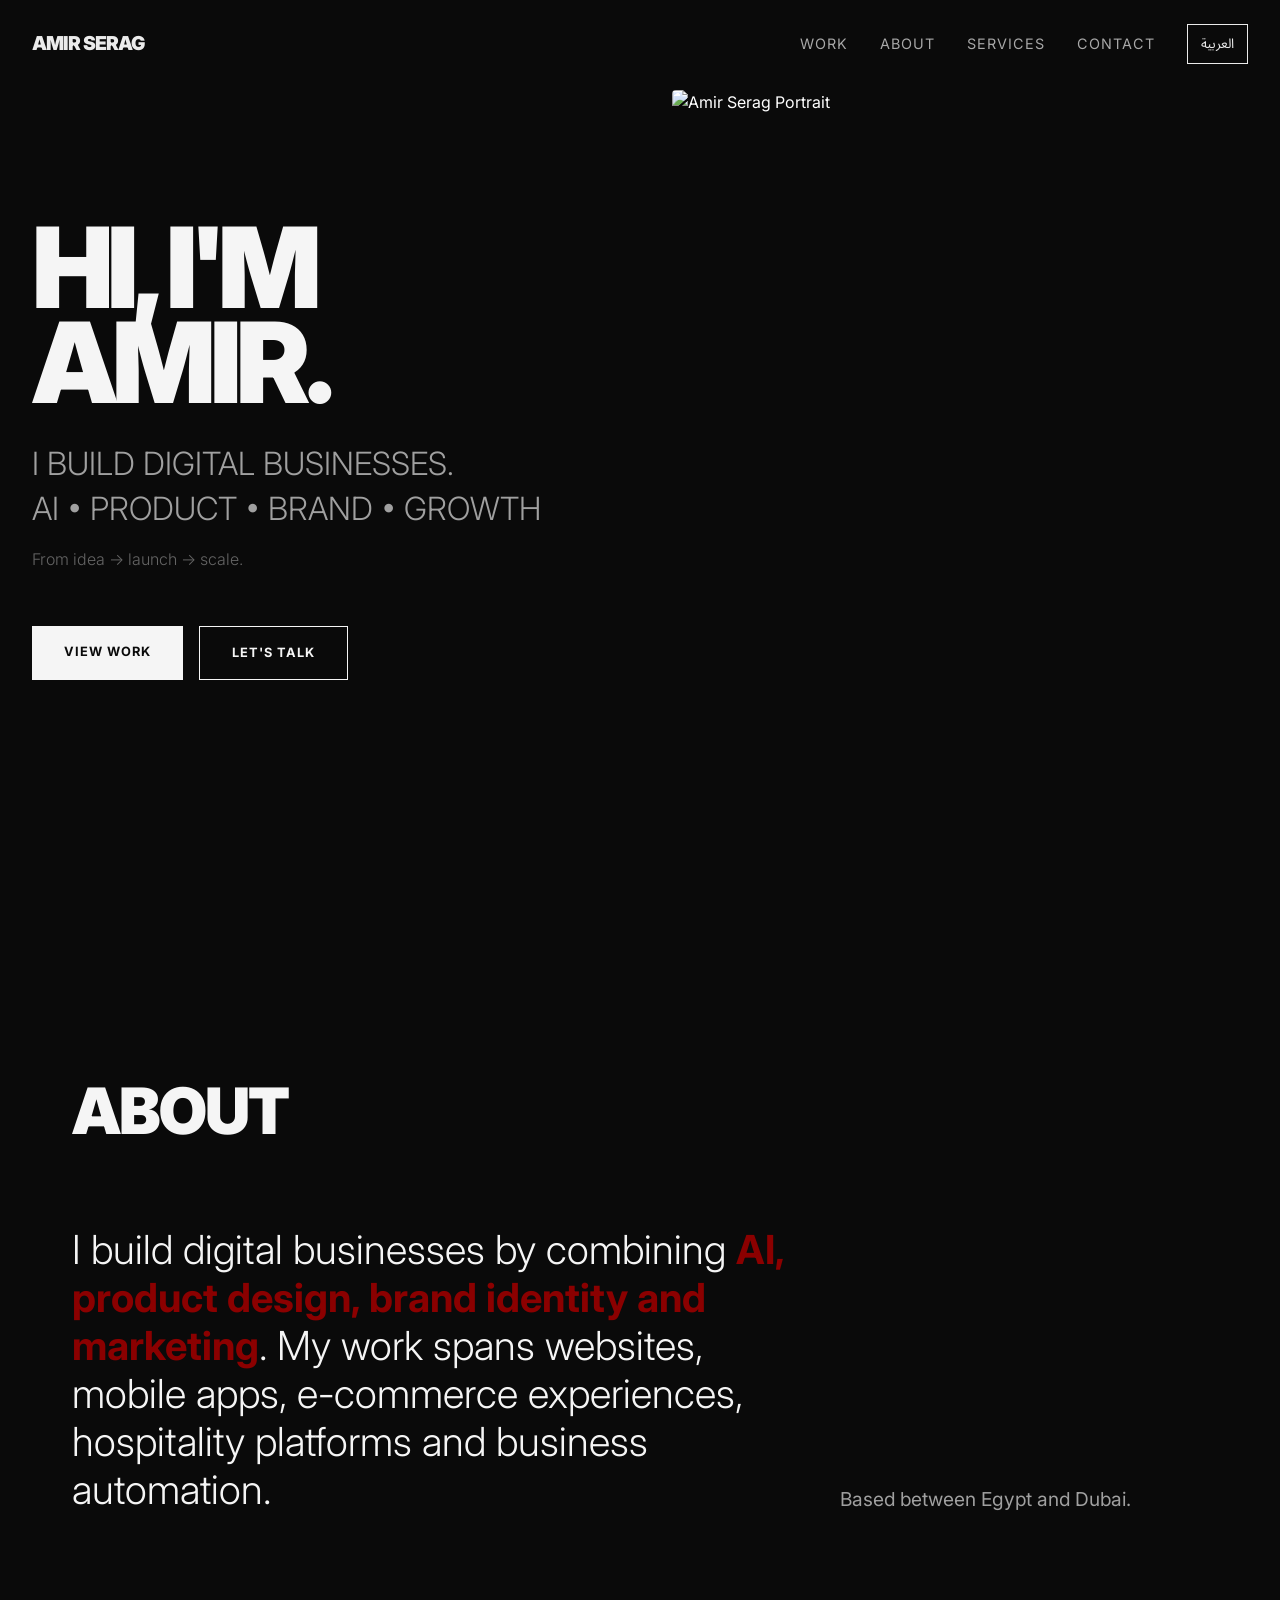
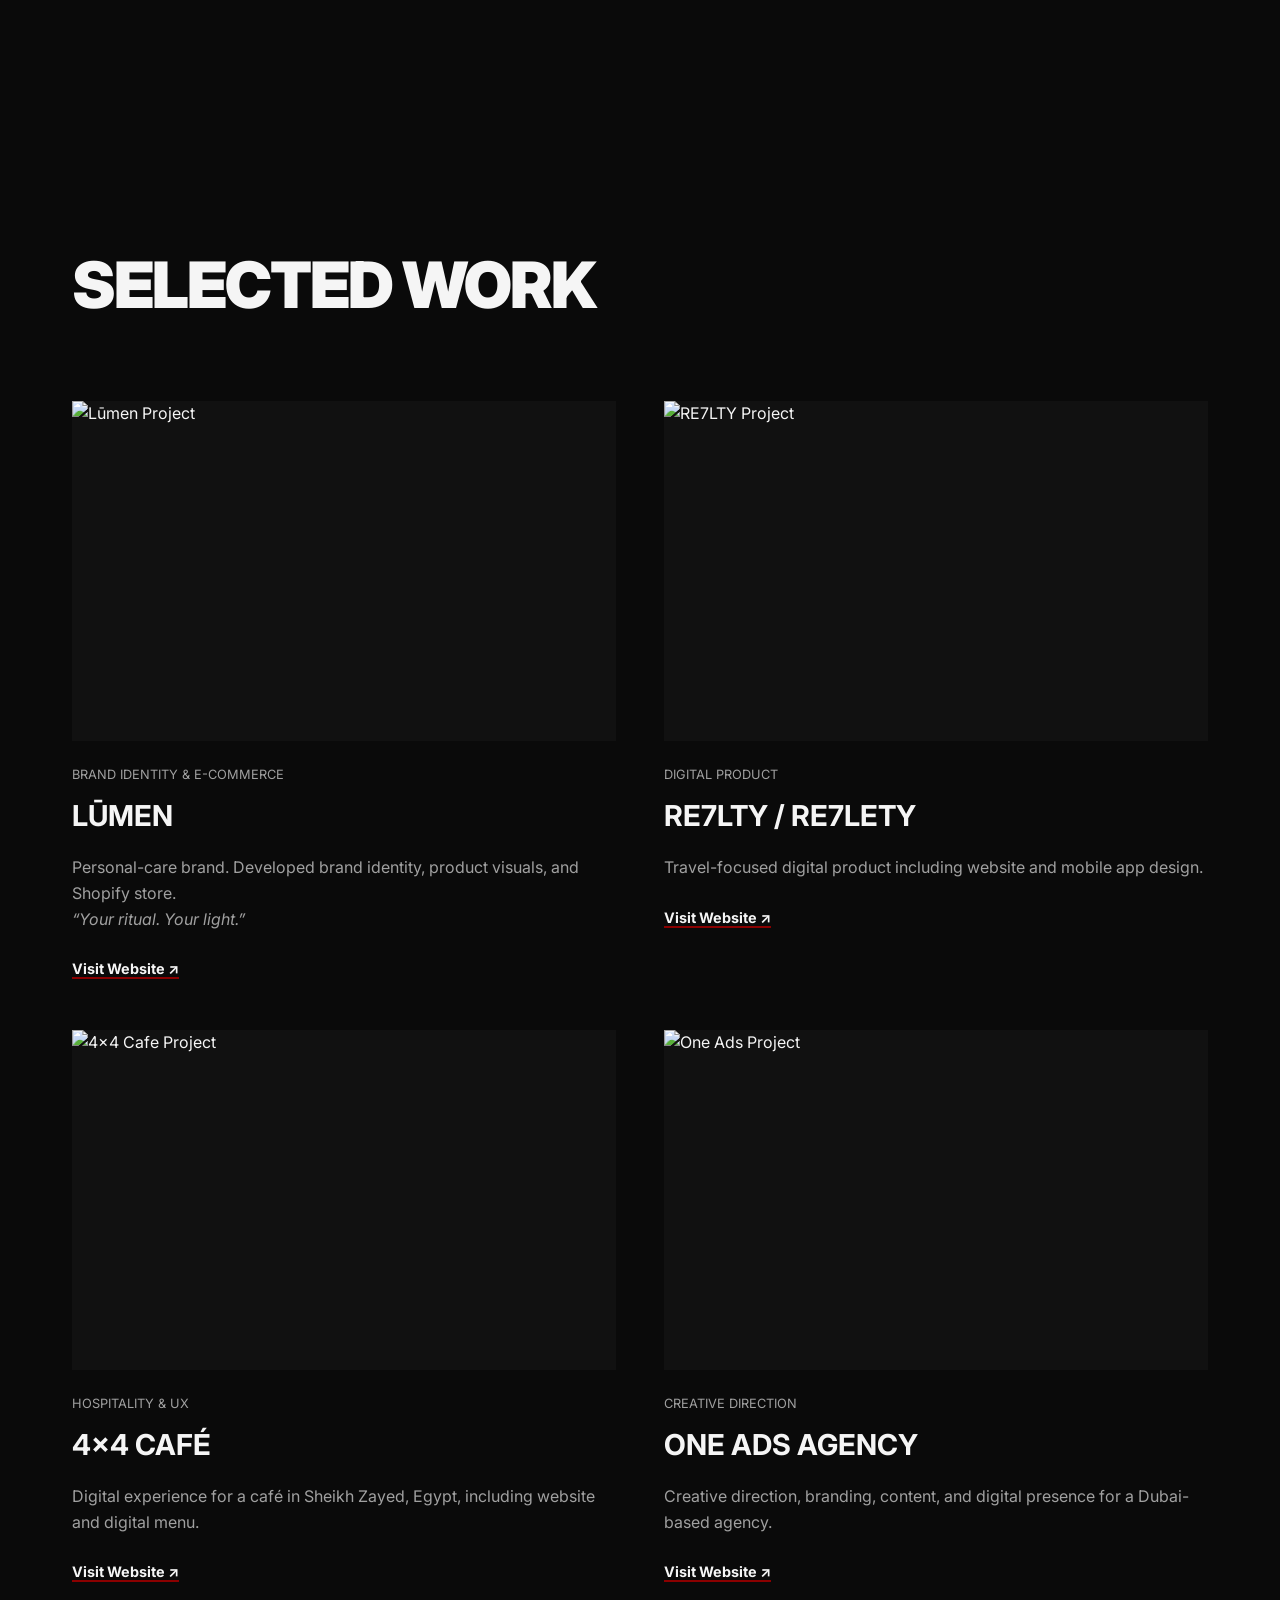
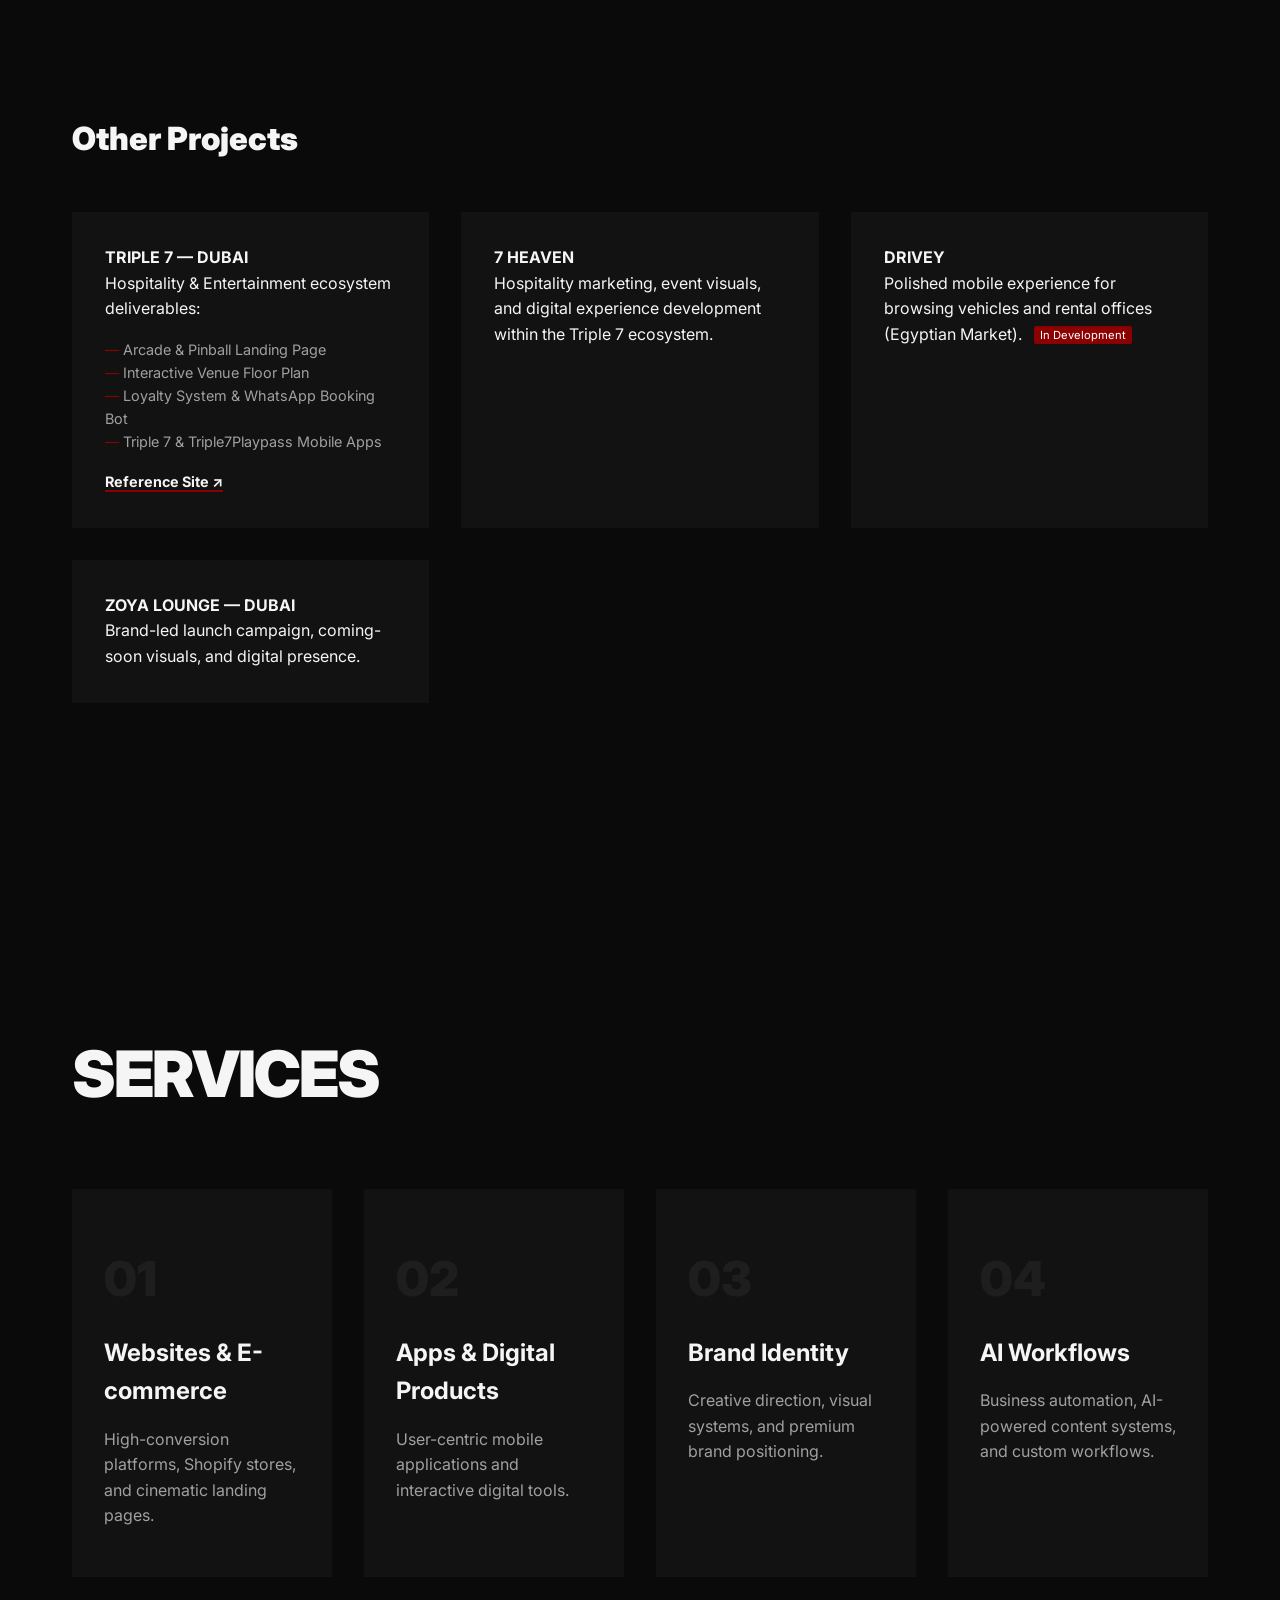
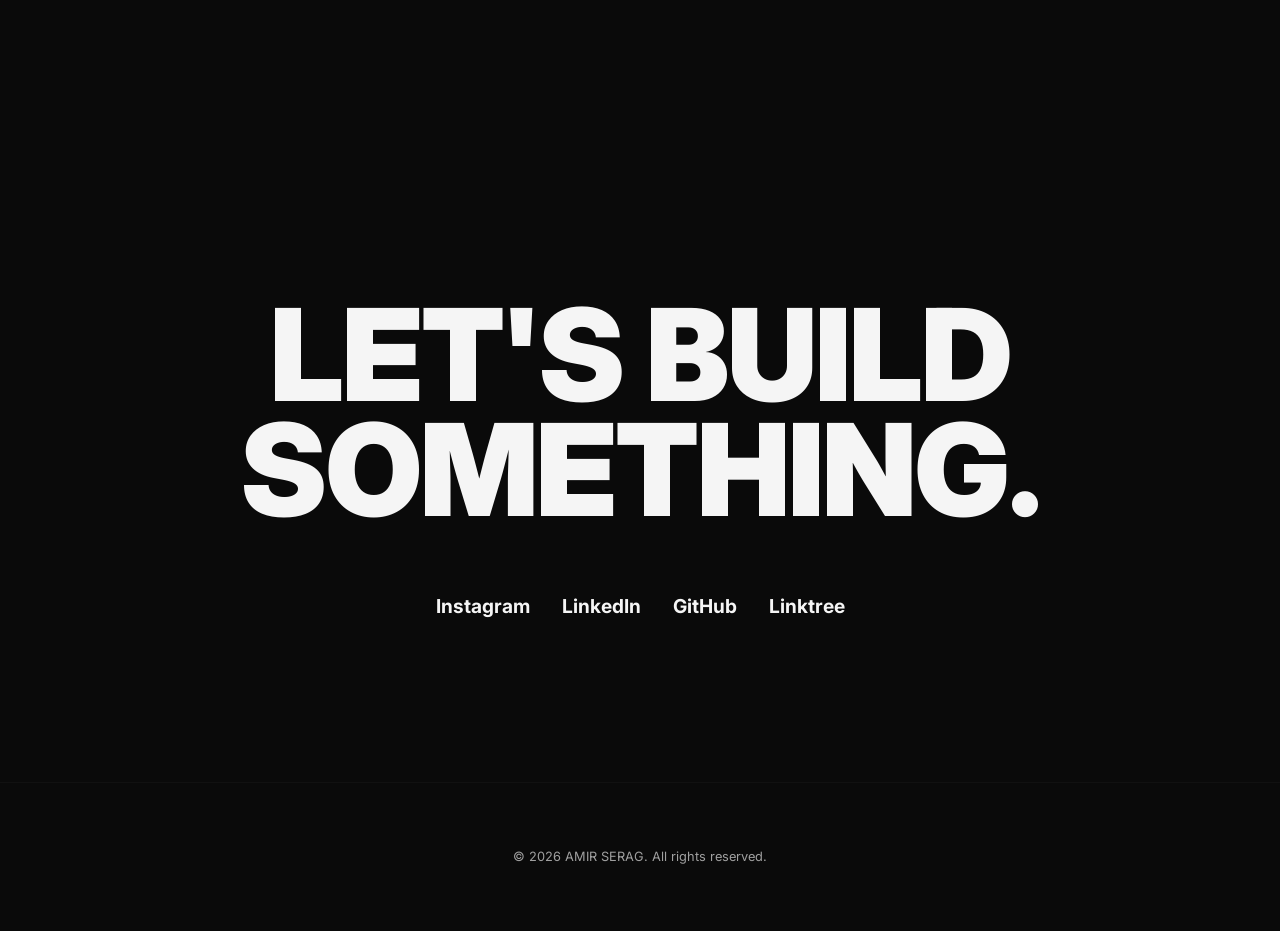
==== index.html @ 8cadb8f6 "Initial commit: Cinematic Portfolio for Amir Serag" ====
<!DOCTYPE html>
<html lang="en" dir="ltr">
<head>
    <meta charset="UTF-8">
    <meta name="viewport" content="width=device-width, initial-scale=1.0">
    <title>Amir Serag | AI-Powered Builder</title>
    <meta name="description" content="Amir Serag — AI-Powered Builder. Combining AI, product design, brand identity and marketing to build digital businesses. Based in Egypt and Dubai.">
    <link rel="stylesheet" href="src/styles/main.css">
    <script src="https://cdn.jsdelivr.net/npm/@mojs/core"></script>
    <link rel="preconnect" href="https://fonts.googleapis.com">
    <link rel="preconnect" href="https://fonts.gstatic.com" crossorigin>
    <link href="https://fonts.googleapis.com/css2?family=Inter:wght@300;400;700;900&family=Noto+Sans+Arabic:wght@300;400;700;900&display=swap" rel="stylesheet">
    <link rel="icon" href="src/assets/favicon.ico">
</head>
<body>
    <nav class="navbar">
        <div class="nav-logo">AMIR SERAG</div>
        <div class="nav-links">
            <a href="#work" class="nav-item">Work</a>
            <a href="#about" class="nav-item">About</a>
            <a href="#services" class="nav-item">Services</a>
            <a href="#contact" class="nav-item">Contact</a>
            <button id="lang-switch" class="lang-btn">العربية</button>
        </div>
    </nav>

    <main id="content">
        <!-- Hero Section -->
        <section class="hero">
            <div class="hero-container">
                <div class="hero-text">
                    <h1 class="reveal-text">
                        <span class="kinetic-wrap"><span class="kinetic-text">HI, I'M AMIR.</span></span>
                    </h1>
                    <p class="brand-statement">
                        <span class="highlight">I BUILD DIGITAL BUSINESSES.</span><br>
                        AI • PRODUCT • BRAND • GROWTH<br>
                        <span class="sub-statement">From idea &rarr; launch &rarr; scale.</span>
                    </p>
                    <div class="hero-cta">
                        <a href="#work" class="btn btn-primary">View Work</a>
                        <a href="#contact" class="btn btn-secondary">Let's Talk</a>
                    </div>
                </div>
                <div class="hero-portrait">
                    <img src="src/assets/portrait.jpg" alt="Amir Serag Portrait" class="main-portrait">
                </div>
            </div>
        </section>

        <!-- About Section -->
        <section id="about" class="about">
            <div class="container">
                <h2 class="section-title">About</h2>
                <div class="about-grid">
                    <p class="about-text">
                        I build digital businesses by combining <span class="text-accent">AI, product design, brand identity and marketing</span>. 
                        My work spans websites, mobile apps, e-commerce experiences, hospitality platforms and business automation.
                    </p>
                    <p class="about-location">Based between Egypt and Dubai.</p>
                </div>
            </div>
        </section>

        <!-- Work Section -->
        <section id="work" class="work">
            <div class="container">
                <h2 class="section-title">Selected Work</h2>
                <div class="work-grid">
                    <!-- Lūmen -->
                    <div class="work-item">
                        <div class="work-image">
                            <img src="src/assets/projects/lumen.jpg" alt="Lūmen Project" loading="lazy">
                        </div>
                        <div class="work-info">
                            <span class="work-category">Brand Identity & E-commerce</span>
                            <h3>LŪMEN</h3>
                            <p>Personal-care brand. Developed brand identity, product visuals, and Shopify store. <br><em>“Your ritual. Your light.”</em></p>
                            <a href="https://lumenegypt.dpdns.org" target="_blank" class="work-link">Visit Website ↗</a>
                        </div>
                    </div>
                    <!-- RE7LTY -->
                    <div class="work-item">
                        <div class="work-image">
                            <img src="src/assets/projects/re7lty.jpg" alt="RE7LTY Project" loading="lazy">
                        </div>
                        <div class="work-info">
                            <span class="work-category">Digital Product</span>
                            <h3>RE7LTY / RE7LETY</h3>
                            <p>Travel-focused digital product including website and mobile app design.</p>
                            <a href="https://re7lety.pages.dev" target="_blank" class="work-link">Visit Website ↗</a>
                        </div>
                    </div>
                    <!-- 4x4 Cafe -->
                    <div class="work-item">
                        <div class="work-image">
                            <img src="src/assets/projects/4x4cafe.jpg" alt="4x4 Cafe Project" loading="lazy">
                        </div>
                        <div class="work-info">
                            <span class="work-category">Hospitality & UX</span>
                            <h3>4x4 CAFÉ</h3>
                            <p>Digital experience for a café in Sheikh Zayed, Egypt, including website and digital menu.</p>
                            <a href="https://4x4-cafe.pages.dev" target="_blank" class="work-link">Visit Website ↗</a>
                        </div>
                    </div>
                    <!-- One Ads -->
                    <div class="work-item">
                        <div class="work-image">
                            <img src="src/assets/projects/oneads.jpg" alt="One Ads Project" loading="lazy">
                        </div>
                        <div class="work-info">
                            <span class="work-category">Creative Direction</span>
                            <h3>ONE ADS AGENCY</h3>
                            <p>Creative direction, branding, content, and digital presence for a Dubai-based agency.</p>
                            <a href="https://oneadsagency.com" target="_blank" class="work-link">Visit Website ↗</a>
                        </div>
                    </div>
                </div>

                <h3 class="section-subtitle">Other Projects</h3>
                <div class="other-projects-grid">
                    <!-- Triple 7 -->
                    <div class="other-item">
                        <div class="other-info">
                            <h4>TRIPLE 7 — DUBAI</h4>
                            <p>Hospitality & Entertainment ecosystem deliverables:</p>
                            <ul class="deliverables-list">
                                <li>Arcade & Pinball Landing Page</li>
                                <li>Interactive Venue Floor Plan</li>
                                <li>Loyalty System & WhatsApp Booking Bot</li>
                                <li>Triple 7 & Triple7Playpass Mobile Apps</li>
                            </ul>
                            <a href="https://se7en.ae/" target="_blank" class="work-link">Reference Site ↗</a>
                        </div>
                    </div>
                    <!-- 7 Heaven -->
                    <div class="other-item">
                        <div class="other-info">
                            <h4>7 HEAVEN</h4>
                            <p>Hospitality marketing, event visuals, and digital experience development within the Triple 7 ecosystem.</p>
                        </div>
                    </div>
                    <!-- Drivey -->
                    <div class="other-item">
                        <div class="other-info">
                            <h4>DRIVEY</h4>
                            <p>Polished mobile experience for browsing vehicles and rental offices (Egyptian Market). <span class="status-tag">In Development</span></p>
                        </div>
                    </div>
                    <!-- Zoya Lounge -->
                    <div class="other-item">
                        <div class="other-info">
                            <h4>ZOYA LOUNGE — DUBAI</h4>
                            <p>Brand-led launch campaign, coming-soon visuals, and digital presence.</p>
                        </div>
                    </div>
                </div>
            </div>
        </section>

        <!-- Services Section -->
        <section id="services" class="services">
            <div class="container">
                <h2 class="section-title">Services</h2>
                <div class="services-grid">
                    <div class="service-card">
                        <div class="service-num">01</div>
                        <h3>Websites & E-commerce</h3>
                        <p>High-conversion platforms, Shopify stores, and cinematic landing pages.</p>
                    </div>
                    <div class="service-card">
                        <div class="service-num">02</div>
                        <h3>Apps & Digital Products</h3>
                        <p>User-centric mobile applications and interactive digital tools.</p>
                    </div>
                    <div class="service-card">
                        <div class="service-num">03</div>
                        <h3>Brand Identity</h3>
                        <p>Creative direction, visual systems, and premium brand positioning.</p>
                    </div>
                    <div class="service-card">
                        <div class="service-num">04</div>
                        <h3>AI Workflows</h3>
                        <p>Business automation, AI-powered content systems, and custom workflows.</p>
                    </div>
                </div>
            </div>
        </section>

        <!-- Contact Section -->
        <section id="contact" class="contact">
            <div class="mojs-bg-container" id="contact-bg"></div>
            <div class="container">
                <h2 class="section-title contact-title">LET'S BUILD SOMETHING.</h2>
                <div class="contact-links">
                    <a href="https://www.instagram.com/amiirserag/" target="_blank" class="social-link">Instagram</a>
                    <a href="https://www.linkedin.com/in/amir-serag-b585458a" target="_blank" class="social-link">LinkedIn</a>
                    <a href="https://github.com/amiirserag" target="_blank" class="social-link">GitHub</a>
                    <a href="https://linktr.ee/amirserag" target="_blank" class="social-link">Linktree</a>
                </div>
            </div>
        </section>
    </main>

    <footer class="footer">
        <div class="container">
            <p>&copy; 2026 AMIR SERAG. All rights reserved.</p>
        </div>
    </footer>

    <script src="src/main.js"></script>
</body>
</html>
---- src/styles/main.css ----
:root {
    --bg-color: #0a0a0a;
    --bg-alt: #121212;
    --text-main: #f5f5f5;
    --text-muted: #a0a0a0;
    --accent: #8b0000; /* Deeper, more cinematic Blood Red */
    --silver: #c0c0c0;
    --charcoal: #111111;
    --easing-kinetic: cubic-bezier(0.86, 0, 0.31, 1);
    --easing-smooth: cubic-bezier(0.16, 1, 0.3, 1);
}

[dir="rtl"] {
    --text-align: right;
    --text-align-left: left;
}

* {
    margin: 0;
    padding: 0;
    box-sizing: border-box;
}

body {
    background-color: var(--bg-color);
    color: var(--text-main);
    font-family: 'Inter', 'Noto Sans Arabic', sans-serif;
    line-height: 1.6;
    overflow-x: hidden;
    -webkit-font-smoothing: antialiased;
}

html {
    scroll-behavior: smooth;
}

.container {
    max-width: 1200px;
    margin: 0 auto;
    padding: 0 2rem;
}

/* Navbar */
.navbar {
    position: fixed;
    top: 0;
    width: 100%;
    display: flex;
    justify-content: space-between;
    align-items: center;
    padding: 1.5rem 2rem;
    z-index: 1000;
    mix-blend-mode: difference;
}

.nav-logo {
    font-weight: 900;
    letter-spacing: -1px;
    font-size: 1.2rem;
}

.nav-links {
    display: flex;
    gap: 2rem;
    align-items: center;
}

.nav-item {
    color: var(--text-main);
    text-decoration: none;
    font-size: 0.9rem;
    text-transform: uppercase;
    letter-spacing: 1px;
    transition: var(--transition);
    opacity: 0.7;
}

.nav-item:hover {
    opacity: 1;
    color: var(--accent);
}

.lang-btn {
    background: transparent;
    border: 1px solid var(--text-main);
    color: var(--text-main);
    padding: 0.3rem 0.8rem;
    cursor: pointer;
    font-family: inherit;
    transition: var(--transition);
}

.lang-btn:hover {
    background: var(--text-main);
    color: var(--bg-color);
}

/* Hero Section */
.hero {
    height: 100vh;
    display: flex;
    align-items: center;
    justify-content: center;
    padding: 0 2rem;
}

.hero-container {
    display: grid;
    grid-template-columns: 1fr 1fr;
    align-items: center;
    gap: 4rem;
    max-width: 1400px;
    width: 100%;
}

.hero-text h1 {
    font-size: clamp(3.5rem, 9vw, 7rem);
    font-weight: 900;
    line-height: 0.85;
    margin-bottom: 2rem;
    letter-spacing: -6px;
    text-transform: uppercase;
    overflow: hidden;
}

.hero-text h1 .kinetic-wrap {
    display: block;
    overflow: hidden;
}

.hero-text h1 .kinetic-text {
    display: block;
    transition: transform 1.2s var(--easing-kinetic);
    transform: translateY(100%);
}

.hero-text h1.visible .kinetic-text {
    transform: translateY(0);
}

.brand-statement {
    font-size: clamp(1.3rem, 3.5vw, 2rem);
    font-weight: 300;
    margin-bottom: 3.5rem;
    color: var(--text-muted);
    line-height: 1.4;
}

.highlight {
    color: var(--text-main);
    font-weight: 700;
}

.sub-statement {
    display: block;
    margin-top: 1rem;
    font-size: 1rem;
    opacity: 0.6;
}

.hero-cta {
    display: flex;
    gap: 1rem;
}

.btn {
    padding: 1rem 2rem;
    text-decoration: none;
    font-weight: 700;
    text-transform: uppercase;
    font-size: 0.8rem;
    letter-spacing: 1px;
    transition: var(--transition);
}

.btn-primary {
    background: var(--text-main);
    color: var(--bg-color);
}

.btn-primary:hover {
    background: var(--accent);
    color: white;
}

.btn-secondary {
    border: 1px solid var(--text-main);
    color: var(--text-main);
}

.btn-secondary:hover {
    background: rgba(255,255,255,0.1);
}

.hero-portrait {
    position: relative;
    width: 100%;
    aspect-ratio: 4/5;
    overflow: hidden;
    border-radius: 4px;
}

.main-portrait {
    width: 100%;
    height: 100%;
    object-fit: cover;
    filter: grayscale(30%) contrast(1.1);
    transition: var(--transition);
}

.main-portrait:hover {
    filter: grayscale(0%);
    transform: scale(1.02);
}

/* Sections Common */
section {
    padding: 10rem 0;
}

.section-title {
    font-size: clamp(2.5rem, 6vw, 4rem);
    font-weight: 900;
    margin-bottom: 4rem;
    letter-spacing: -2px;
    text-transform: uppercase;
}

/* About */
.about-grid {
    display: grid;
    grid-template-columns: 2fr 1fr;
    gap: 2rem;
}

.about-text {
    font-size: clamp(1.5rem, 4vw, 2.5rem);
    font-weight: 300;
    line-height: 1.2;
}

.text-accent {
    color: var(--accent);
    font-weight: 700;
}

.about-location {
    font-size: 1.2rem;
    color: var(--text-muted);
    align-self: end;
}

/* Work */
.work-grid {
    display: grid;
    grid-template-columns: repeat(2, 1fr);
    gap: 3rem;
    margin-bottom: 8rem;
}

.work-item {
    cursor: pointer;
    transition: var(--transition);
    position: relative;
    overflow: hidden;
}

.work-item::after {
    content: '';
    position: absolute;
    top: 0;
    left: 0;
    width: 100%;
    height: 100%;
    background: radial-gradient(circle at center, rgba(139,0,0,0.05) 0%, transparent 70%);
    opacity: 0;
    transition: var(--transition);
    pointer-events: none;
}

.work-item:hover::after {
    opacity: 1;
}

.work-image {
    background: var(--charcoal);
    aspect-ratio: 16/10;
    overflow: hidden;
    margin-bottom: 1.5rem;
}

.work-image img {
    width: 100%;
    height: 100%;
    object-fit: cover;
    transition: var(--transition);
}

.work-item:hover .work-image img {
    transform: scale(1.05);
}

.work-category {
    font-size: 0.8rem;
    text-transform: uppercase;
    color: var(--text-muted);
    display: block;
    margin-bottom: 0.5rem;
}

.work-info h3 {
    font-size: 1.8rem;
    margin-bottom: 1rem;
}

.work-info p {
    color: var(--text-muted);
    margin-bottom: 1.5rem;
}

.work-link {
    color: var(--text-main);
    text-decoration: none;
    font-weight: 700;
    font-size: 0.9rem;
    border-bottom: 2px solid var(--accent);
}

.section-subtitle {
    font-size: 2rem;
    margin-bottom: 3rem;
    font-weight: 900;
}

.other-projects-grid {
    display: grid;
    grid-template-columns: repeat(auto-fit, minmax(300px, 1fr));
    gap: 2rem;
}

.other-item {
    background: var(--bg-alt);
    padding: 2rem;
    border: 1px solid var(--charcoal);
    transition: var(--transition);
}

.other-item:hover {
    border-color: var(--accent);
}

.deliverables-list {
    list-style: none;
    margin: 1rem 0;
    color: var(--text-muted);
    font-size: 0.9rem;
}

.deliverables-list li::before {
    content: "— ";
    color: var(--accent);
}

.status-tag {
    font-size: 0.7rem;
    background: var(--accent);
    color: white;
    padding: 2px 6px;
    border-radius: 2px;
    margin-left: 8px;
    vertical-align: middle;
}

/* Services */
.services-grid {
    display: grid;
    grid-template-columns: repeat(auto-fit, minmax(250px, 1fr));
    gap: 2rem;
}

.service-card {
    padding: 3rem 2rem;
    background: var(--bg-alt);
    border-top: 4px solid var(--charcoal);
    transition: var(--transition);
    opacity: 0;
    transform: translateY(30px);
}

.service-card.visible {
    opacity: 1;
    transform: translateY(0);
}

.service-card:hover {
    border-top-color: var(--accent);
    background: var(--charcoal);
}

.service-num {
    font-size: 3rem;
    font-weight: 900;
    color: rgba(255,255,255,0.05);
    margin-bottom: 1rem;
}

.service-card h3 {
    font-size: 1.5rem;
    margin-bottom: 1rem;
}

.service-card p {
    color: var(--text-muted);
}

/* Contact */
.contact {
    text-align: center;
}

.contact-title {
    font-size: clamp(3rem, 10vw, 8rem);
    line-height: 0.9;
    margin-bottom: 4rem;
}

.contact-links {
    display: flex;
    justify-content: center;
    gap: 2rem;
    flex-wrap: wrap;
}

.social-link {
    color: var(--text-main);
    text-decoration: none;
    font-size: 1.2rem;
    font-weight: 700;
    transition: var(--transition);
}

.social-link:hover {
    color: var(--accent);
}

.footer {
    padding: 4rem 0;
    text-align: center;
    border-top: 1px solid var(--charcoal);
    color: var(--text-muted);
    font-size: 0.8rem;
}

/* Animations */
.reveal {
    opacity: 0;
    transform: translateY(30px);
    transition: opacity 0.8s ease-out, transform 0.8s cubic-bezier(0.16, 1, 0.3, 1);
}

.reveal.visible {
    opacity: 1;
    transform: translateY(0);
}

/* RTL Adjustments */
[dir="rtl"] .hero-container {
    direction: rtl;
}

[dir="rtl"] .navbar {
    flex-direction: row-reverse;
}

[dir="rtl"] .nav-links {
    flex-direction: row-reverse;
}

@media (max-width: 992px) {
    .hero-container {
        grid-template-columns: 1fr;
        text-align: center;
    }
    .hero-text {
        order: 2;
    }
    .hero-portrait {
        order: 1;
        max-width: 500px;
        margin: 0 auto;
    }
    .hero-cta {
        justify-content: center;
    }
    .about-grid {
        grid-template-columns: 1fr;
    }
    .work-grid {
        grid-template-columns: 1fr;
    }
}

@media (prefers-reduced-motion: reduce) {
    * {
        transition: none !important;
        animation: none !important;
        scroll-behavior: auto !important;
    }
}
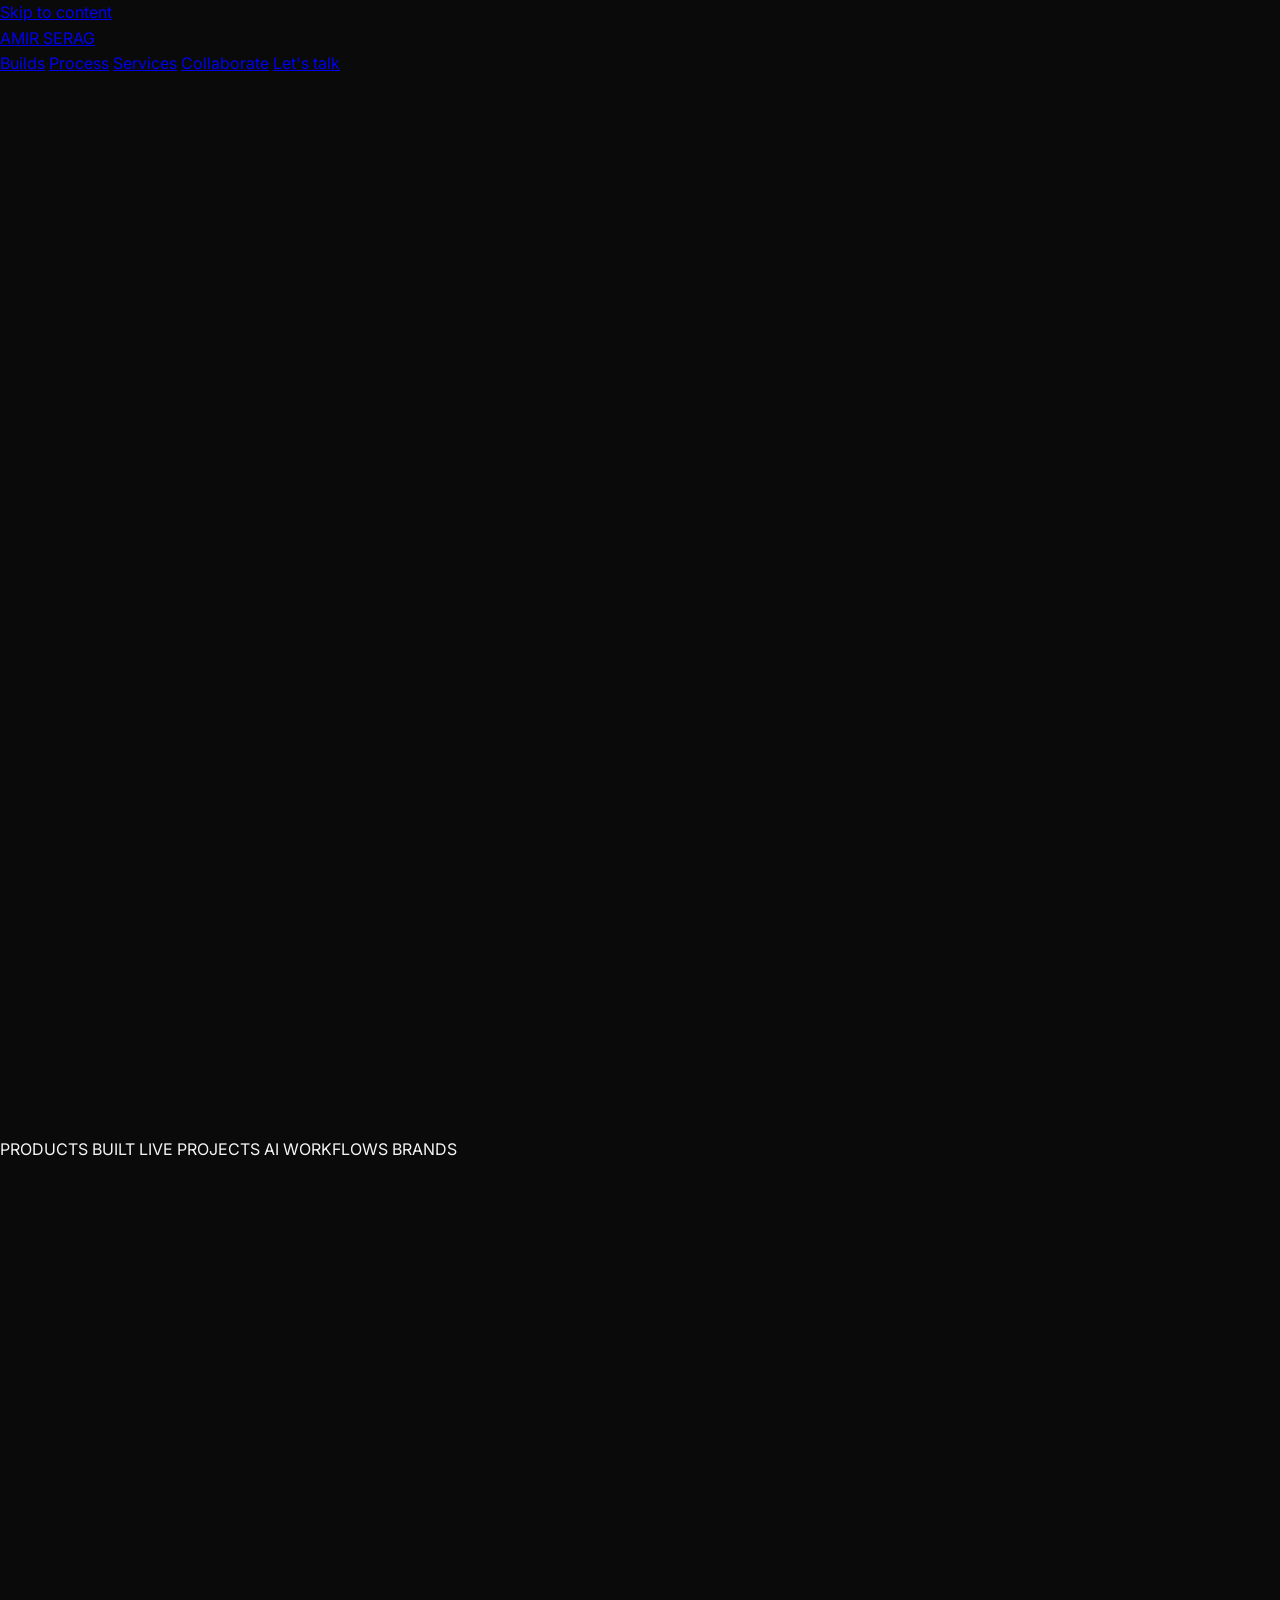
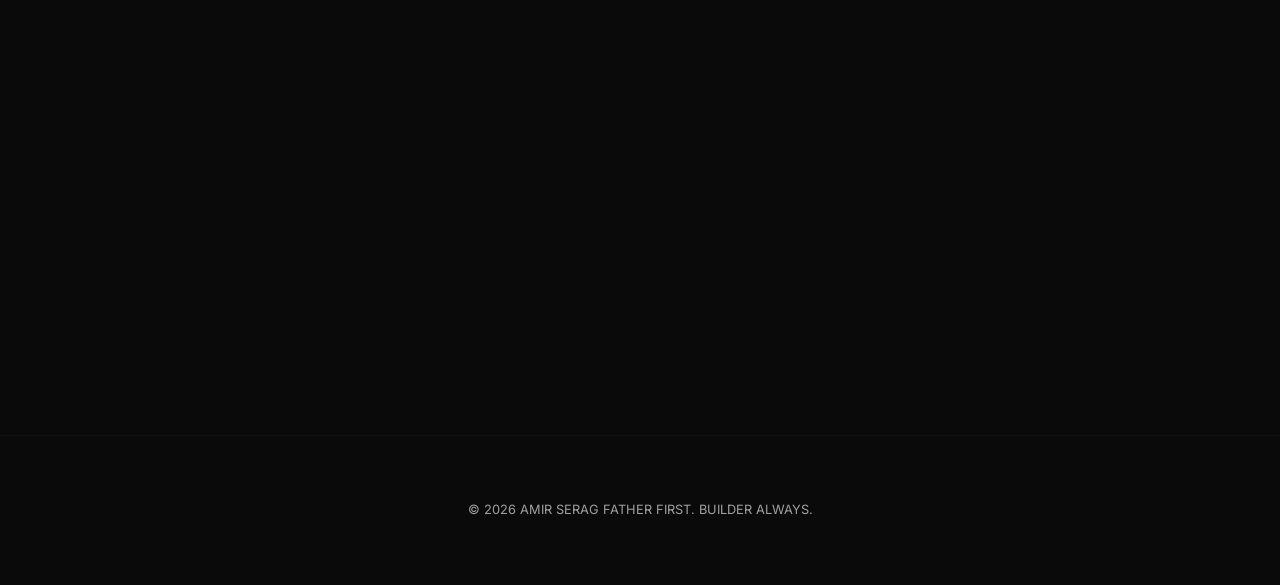
==== commit 25fe6d4e: "feat: rebuild portfolio around proof-first case studies" ====
--- a/index.html
+++ b/index.html
@@ -1,213 +1,212 @@
 <!DOCTYPE html>
 <html lang="en" dir="ltr">
 <head>
-    <meta charset="UTF-8">
-    <meta name="viewport" content="width=device-width, initial-scale=1.0">
-    <title>Amir Serag | AI-Powered Builder</title>
-    <meta name="description" content="Amir Serag — AI-Powered Builder. Combining AI, product design, brand identity and marketing to build digital businesses. Based in Egypt and Dubai.">
-    <link rel="stylesheet" href="src/styles/main.css">
-    <script src="https://cdn.jsdelivr.net/npm/@mojs/core"></script>
-    <link rel="preconnect" href="https://fonts.googleapis.com">
-    <link rel="preconnect" href="https://fonts.gstatic.com" crossorigin>
-    <link href="https://fonts.googleapis.com/css2?family=Inter:wght@300;400;700;900&family=Noto+Sans+Arabic:wght@300;400;700;900&display=swap" rel="stylesheet">
-    <link rel="icon" href="src/assets/favicon.ico">
+  <meta charset="UTF-8">
+  <meta name="viewport" content="width=device-width, initial-scale=1.0">
+  <title>Amir Serag — AI-Powered Builder</title>
+  <meta name="description" content="Amir Serag — AI-Powered Builder. Products, brands, AI workflows and digital experiences built between Dubai and Egypt.">
+  <meta name="theme-color" content="#080808">
+  <link rel="preconnect" href="https://fonts.googleapis.com">
+  <link rel="preconnect" href="https://fonts.gstatic.com" crossorigin>
+  <link href="https://fonts.googleapis.com/css2?family=Inter:wght@400;500;600;700;800;900&family=JetBrains+Mono:wght@400;500;600&display=swap" rel="stylesheet">
+  <link rel="stylesheet" href="src/styles/main.css">
+  <link rel="icon" href="src/assets/favicon.ico">
 </head>
 <body>
-    <nav class="navbar">
-        <div class="nav-logo">AMIR SERAG</div>
-        <div class="nav-links">
-            <a href="#work" class="nav-item">Work</a>
-            <a href="#about" class="nav-item">About</a>
-            <a href="#services" class="nav-item">Services</a>
-            <a href="#contact" class="nav-item">Contact</a>
-            <button id="lang-switch" class="lang-btn">العربية</button>
-        </div>
+  <a class="skip-link" href="#main">Skip to content</a>
+
+  <header class="site-header">
+    <a class="brand-mark" href="#top" aria-label="Amir Serag home">
+      <span class="brand-dot"></span>
+      <span>AMIR SERAG</span>
+    </a>
+    <nav class="nav" aria-label="Primary navigation">
+      <a href="#builds">Builds</a>
+      <a href="#process">Process</a>
+      <a href="#services">Services</a>
+      <a href="#collaboration">Collaborate</a>
+      <a class="nav-cta" href="#contact">Let's talk</a>
     </nav>
-
-    <main id="content">
-        <!-- Hero Section -->
-        <section class="hero">
-            <div class="hero-container">
-                <div class="hero-text">
-                    <h1 class="reveal-text">
-                        <span class="kinetic-wrap"><span class="kinetic-text">HI, I'M AMIR.</span></span>
-                    </h1>
-                    <p class="brand-statement">
-                        <span class="highlight">I BUILD DIGITAL BUSINESSES.</span><br>
-                        AI • PRODUCT • BRAND • GROWTH<br>
-                        <span class="sub-statement">From idea &rarr; launch &rarr; scale.</span>
-                    </p>
-                    <div class="hero-cta">
-                        <a href="#work" class="btn btn-primary">View Work</a>
-                        <a href="#contact" class="btn btn-secondary">Let's Talk</a>
-                    </div>
-                </div>
-                <div class="hero-portrait">
-                    <img src="src/assets/portrait.jpg" alt="Amir Serag Portrait" class="main-portrait">
-                </div>
-            </div>
-        </section>
-
-        <!-- About Section -->
-        <section id="about" class="about">
-            <div class="container">
-                <h2 class="section-title">About</h2>
-                <div class="about-grid">
-                    <p class="about-text">
-                        I build digital businesses by combining <span class="text-accent">AI, product design, brand identity and marketing</span>. 
-                        My work spans websites, mobile apps, e-commerce experiences, hospitality platforms and business automation.
-                    </p>
-                    <p class="about-location">Based between Egypt and Dubai.</p>
-                </div>
-            </div>
-        </section>
-
-        <!-- Work Section -->
-        <section id="work" class="work">
-            <div class="container">
-                <h2 class="section-title">Selected Work</h2>
-                <div class="work-grid">
-                    <!-- Lūmen -->
-                    <div class="work-item">
-                        <div class="work-image">
-                            <img src="src/assets/projects/lumen.jpg" alt="Lūmen Project" loading="lazy">
-                        </div>
-                        <div class="work-info">
-                            <span class="work-category">Brand Identity & E-commerce</span>
-                            <h3>LŪMEN</h3>
-                            <p>Personal-care brand. Developed brand identity, product visuals, and Shopify store. <br><em>“Your ritual. Your light.”</em></p>
-                            <a href="https://lumenegypt.dpdns.org" target="_blank" class="work-link">Visit Website ↗</a>
-                        </div>
-                    </div>
-                    <!-- RE7LTY -->
-                    <div class="work-item">
-                        <div class="work-image">
-                            <img src="src/assets/projects/re7lty.jpg" alt="RE7LTY Project" loading="lazy">
-                        </div>
-                        <div class="work-info">
-                            <span class="work-category">Digital Product</span>
-                            <h3>RE7LTY / RE7LETY</h3>
-                            <p>Travel-focused digital product including website and mobile app design.</p>
-                            <a href="https://re7lety.pages.dev" target="_blank" class="work-link">Visit Website ↗</a>
-                        </div>
-                    </div>
-                    <!-- 4x4 Cafe -->
-                    <div class="work-item">
-                        <div class="work-image">
-                            <img src="src/assets/projects/4x4cafe.jpg" alt="4x4 Cafe Project" loading="lazy">
-                        </div>
-                        <div class="work-info">
-                            <span class="work-category">Hospitality & UX</span>
-                            <h3>4x4 CAFÉ</h3>
-                            <p>Digital experience for a café in Sheikh Zayed, Egypt, including website and digital menu.</p>
-                            <a href="https://4x4-cafe.pages.dev" target="_blank" class="work-link">Visit Website ↗</a>
-                        </div>
-                    </div>
-                    <!-- One Ads -->
-                    <div class="work-item">
-                        <div class="work-image">
-                            <img src="src/assets/projects/oneads.jpg" alt="One Ads Project" loading="lazy">
-                        </div>
-                        <div class="work-info">
-                            <span class="work-category">Creative Direction</span>
-                            <h3>ONE ADS AGENCY</h3>
-                            <p>Creative direction, branding, content, and digital presence for a Dubai-based agency.</p>
-                            <a href="https://oneadsagency.com" target="_blank" class="work-link">Visit Website ↗</a>
-                        </div>
-                    </div>
-                </div>
-
-                <h3 class="section-subtitle">Other Projects</h3>
-                <div class="other-projects-grid">
-                    <!-- Triple 7 -->
-                    <div class="other-item">
-                        <div class="other-info">
-                            <h4>TRIPLE 7 — DUBAI</h4>
-                            <p>Hospitality & Entertainment ecosystem deliverables:</p>
-                            <ul class="deliverables-list">
-                                <li>Arcade & Pinball Landing Page</li>
-                                <li>Interactive Venue Floor Plan</li>
-                                <li>Loyalty System & WhatsApp Booking Bot</li>
-                                <li>Triple 7 & Triple7Playpass Mobile Apps</li>
-                            </ul>
-                            <a href="https://se7en.ae/" target="_blank" class="work-link">Reference Site ↗</a>
-                        </div>
-                    </div>
-                    <!-- 7 Heaven -->
-                    <div class="other-item">
-                        <div class="other-info">
-                            <h4>7 HEAVEN</h4>
-                            <p>Hospitality marketing, event visuals, and digital experience development within the Triple 7 ecosystem.</p>
-                        </div>
-                    </div>
-                    <!-- Drivey -->
-                    <div class="other-item">
-                        <div class="other-info">
-                            <h4>DRIVEY</h4>
-                            <p>Polished mobile experience for browsing vehicles and rental offices (Egyptian Market). <span class="status-tag">In Development</span></p>
-                        </div>
-                    </div>
-                    <!-- Zoya Lounge -->
-                    <div class="other-item">
-                        <div class="other-info">
-                            <h4>ZOYA LOUNGE — DUBAI</h4>
-                            <p>Brand-led launch campaign, coming-soon visuals, and digital presence.</p>
-                        </div>
-                    </div>
-                </div>
-            </div>
-        </section>
-
-        <!-- Services Section -->
-        <section id="services" class="services">
-            <div class="container">
-                <h2 class="section-title">Services</h2>
-                <div class="services-grid">
-                    <div class="service-card">
-                        <div class="service-num">01</div>
-                        <h3>Websites & E-commerce</h3>
-                        <p>High-conversion platforms, Shopify stores, and cinematic landing pages.</p>
-                    </div>
-                    <div class="service-card">
-                        <div class="service-num">02</div>
-                        <h3>Apps & Digital Products</h3>
-                        <p>User-centric mobile applications and interactive digital tools.</p>
-                    </div>
-                    <div class="service-card">
-                        <div class="service-num">03</div>
-                        <h3>Brand Identity</h3>
-                        <p>Creative direction, visual systems, and premium brand positioning.</p>
-                    </div>
-                    <div class="service-card">
-                        <div class="service-num">04</div>
-                        <h3>AI Workflows</h3>
-                        <p>Business automation, AI-powered content systems, and custom workflows.</p>
-                    </div>
-                </div>
-            </div>
-        </section>
-
-        <!-- Contact Section -->
-        <section id="contact" class="contact">
-            <div class="mojs-bg-container" id="contact-bg"></div>
-            <div class="container">
-                <h2 class="section-title contact-title">LET'S BUILD SOMETHING.</h2>
-                <div class="contact-links">
-                    <a href="https://www.instagram.com/amiirserag/" target="_blank" class="social-link">Instagram</a>
-                    <a href="https://www.linkedin.com/in/amir-serag-b585458a" target="_blank" class="social-link">LinkedIn</a>
-                    <a href="https://github.com/amiirserag" target="_blank" class="social-link">GitHub</a>
-                    <a href="https://linktr.ee/amirserag" target="_blank" class="social-link">Linktree</a>
-                </div>
-            </div>
-        </section>
-    </main>
-
-    <footer class="footer">
-        <div class="container">
-            <p>&copy; 2026 AMIR SERAG. All rights reserved.</p>
-        </div>
-    </footer>
-
-    <script src="src/main.js"></script>
+  </header>
+
+  <main id="main">
+    <section class="hero" id="top">
+      <div class="hero-copy reveal">
+        <p class="eyebrow">Dubai · Egypt / AI · Product · Brand · Growth</p>
+        <h1>AI-POWERED<br><span>BUILDER.</span></h1>
+        <p class="hero-lede">I build digital businesses — from idea, to launch, to something people can actually use.</p>
+        <div class="hero-actions">
+          <a class="button button-primary" href="#builds">View what I built</a>
+          <a class="button button-ghost" href="#collaboration">Collaborate</a>
+        </div>
+      </div>
+      <figure class="hero-portrait reveal">
+        <img src="src/assets/portrait.jpg" alt="Amir Serag" width="960" height="1200">
+        <figcaption>AMIR SERAG / BUILDER</figcaption>
+      </figure>
+    </section>
+
+    <section class="proof-strip" aria-label="Portfolio proof areas">
+      <span>PRODUCTS BUILT</span>
+      <span>LIVE PROJECTS</span>
+      <span>AI WORKFLOWS</span>
+      <span>BRANDS</span>
+    </section>
+
+    <section class="manifesto section-shell reveal">
+      <p class="section-kicker">The point</p>
+      <div class="manifesto-grid">
+        <h2>BUILT,<br>NOT JUST<br><span>DESIGNED.</span></h2>
+        <p>This portfolio is organized around proof. Every featured build shows the problem, what I built, the working stack or system, and the real project status — no invented metrics, no fake client outcomes.</p>
+      </div>
+    </section>
+
+    <section class="builds section-shell" id="builds">
+      <div class="section-heading reveal">
+        <div>
+          <p class="section-kicker">Selected builds</p>
+          <h2>Work you can open.</h2>
+        </div>
+        <p class="section-intro">Three projects first. Bigger visuals, less noise, clearer proof.</p>
+      </div>
+
+      <article class="build-card reveal">
+        <div class="build-media">
+          <img src="https://amirserag.pages.dev/assets/tiles/triple7-photo-01.jpg" alt="Triple 7 Dubai project" loading="lazy">
+          <span class="status-pill">ACTIVE PROJECT</span>
+        </div>
+        <div class="build-body">
+          <div class="build-index">01</div>
+          <div class="build-copy">
+            <p class="build-type">Hospitality · Product</p>
+            <h3>TRIPLE 7 — INTERACTIVE VENUE SYSTEM</h3>
+            <div class="proof-lines">
+              <p><strong>Problem.</strong> Guests need a faster way to understand venue zones, tables and the booking journey before arrival.</p>
+              <p><strong>Built.</strong> An interactive venue experience that turns the floor plan into a usable discovery layer for tables, zones and bookings.</p>
+            </div>
+            <div class="stack-row" aria-label="Triple 7 stack">
+              <span>Interactive Map</span><span>Booking Logic</span><span>Mobile UX</span><span>Hospitality Ops</span>
+            </div>
+            <div class="build-actions">
+              <a class="text-link" href="https://777triple.com" target="_blank" rel="noreferrer">LIVE PROJECT ↗</a>
+              <a class="text-link" href="case-triple7.html">CASE STUDY →</a>
+            </div>
+          </div>
+        </div>
+      </article>
+
+      <article class="build-card reveal">
+        <div class="build-media">
+          <img src="src/assets/projects/lumen.jpg" alt="Lūmen personal care project" loading="lazy">
+          <span class="status-pill">LIVE WEBSITE</span>
+        </div>
+        <div class="build-body">
+          <div class="build-index">02</div>
+          <div class="build-copy">
+            <p class="build-type">Brand · E-commerce</p>
+            <h3>LŪMEN — BRAND & DIGITAL COMMERCE</h3>
+            <div class="proof-lines">
+              <p><strong>Problem.</strong> A new personal-care brand needed one coherent system across identity, product presentation and online shopping.</p>
+              <p><strong>Built.</strong> Brand direction, product visuals, Shopify direction and a dedicated Cloudflare brand site.</p>
+            </div>
+            <div class="stack-row" aria-label="Lūmen stack">
+              <span>Brand System</span><span>Product Visuals</span><span>Shopify</span><span>Cloudflare</span>
+            </div>
+            <div class="build-actions">
+              <a class="text-link" href="https://lumenegypt.dpdns.org" target="_blank" rel="noreferrer">LIVE PROJECT ↗</a>
+              <a class="text-link" href="case-lumen.html">CASE STUDY →</a>
+            </div>
+          </div>
+        </div>
+      </article>
+
+      <article class="build-card reveal">
+        <div class="build-media">
+          <img src="src/assets/projects/re7lty.jpg" alt="Re7lty mobile product project" loading="lazy">
+          <span class="status-pill">IN DEVELOPMENT</span>
+        </div>
+        <div class="build-body">
+          <div class="build-index">03</div>
+          <div class="build-copy">
+            <p class="build-type">Mobility · Product</p>
+            <h3>RE7LTY — CAR RENTAL & TRAVEL PRODUCT</h3>
+            <div class="proof-lines">
+              <p><strong>Problem.</strong> Vehicle rental, trip discovery and local activity planning often live across disconnected touchpoints.</p>
+              <p><strong>Built.</strong> A mobile-first product concept connecting vehicles, travel discovery, profile systems and booking flows.</p>
+            </div>
+            <div class="stack-row" aria-label="Re7lty stack">
+              <span>Mobile Product</span><span>UX Flows</span><span>Rental</span><span>Travel Discovery</span>
+            </div>
+            <div class="build-actions">
+              <a class="text-link" href="https://re7lety.pages.dev" target="_blank" rel="noreferrer">VIEW PROJECT ↗</a>
+              <a class="text-link" href="case-re7lty.html">CASE STUDY →</a>
+            </div>
+          </div>
+        </div>
+      </article>
+    </section>
+
+    <section class="process section-shell" id="process">
+      <div class="section-heading reveal">
+        <div>
+          <p class="section-kicker">How I build</p>
+          <h2>From unclear idea to working system.</h2>
+        </div>
+      </div>
+      <div class="process-grid">
+        <article class="process-card reveal"><span>01</span><h3>Find the real problem.</h3><p>Start with the user, the business constraint and what is actually slowing the experience down.</p></article>
+        <article class="process-card reveal"><span>02</span><h3>Define the smallest useful system.</h3><p>Flows, content, product logic and brand direction before adding surface-level complexity.</p></article>
+        <article class="process-card reveal"><span>03</span><h3>Build the working version.</h3><p>Web, mobile, automation, brand assets or a connected combination of them.</p></article>
+        <article class="process-card reveal"><span>04</span><h3>Ship, test, improve.</h3><p>Put it in front of real use. Keep what works. Fix what does not.</p></article>
+      </div>
+    </section>
+
+    <section class="services section-shell" id="services">
+      <div class="section-heading reveal">
+        <div>
+          <p class="section-kicker">What I build</p>
+          <h2>Useful systems, not service-menu theatre.</h2>
+        </div>
+      </div>
+      <div class="service-list">
+        <article class="service-row reveal"><span>01</span><h3>AI Systems & Automation</h3><p>Workflows, agents, content systems and operational automation.</p></article>
+        <article class="service-row reveal"><span>02</span><h3>Digital Products</h3><p>Websites, apps, interactive tools and product concepts built for real use.</p></article>
+        <article class="service-row reveal"><span>03</span><h3>Brand & Launch</h3><p>Identity systems, digital presence, product presentation and launch direction.</p></article>
+        <article class="service-row reveal"><span>04</span><h3>Hospitality Growth</h3><p>Guest journeys, bookings, loyalty, venue communication and digital experience.</p></article>
+      </div>
+    </section>
+
+    <section class="collaboration section-shell reveal" id="collaboration">
+      <p class="section-kicker">Open to collaborate</p>
+      <div class="collaboration-grid">
+        <h2>STRONG IDEA?<br><span>LET'S BUILD IT.</span></h2>
+        <div>
+          <p>Open to selective collaborations with developers, designers and builders. If the idea is strong, I'm happy to build before there's a budget.</p>
+          <p class="muted">Clear scope. Real contribution. Something worth shipping.</p>
+          <a class="button button-primary" href="#contact">Start a conversation</a>
+        </div>
+      </div>
+    </section>
+
+    <section class="contact section-shell" id="contact">
+      <div class="contact-panel reveal">
+        <p class="section-kicker">Contact</p>
+        <h2>LET'S BUILD<br>SOMETHING REAL.</h2>
+        <div class="contact-links">
+          <a href="mailto:amiirserag@gmail.com">Email ↗</a>
+          <a href="https://www.linkedin.com/in/amir-serag-b585458a" target="_blank" rel="noreferrer">LinkedIn ↗</a>
+          <a href="https://www.instagram.com/amiirserag/" target="_blank" rel="noreferrer">Instagram ↗</a>
+          <a href="https://github.com/amiirserag" target="_blank" rel="noreferrer">GitHub ↗</a>
+        </div>
+      </div>
+    </section>
+  </main>
+
+  <footer class="footer">
+    <span>© 2026 AMIR SERAG</span>
+    <span>FATHER FIRST. BUILDER ALWAYS.</span>
+  </footer>
+
+  <script src="src/main.js"></script>
 </body>
 </html>
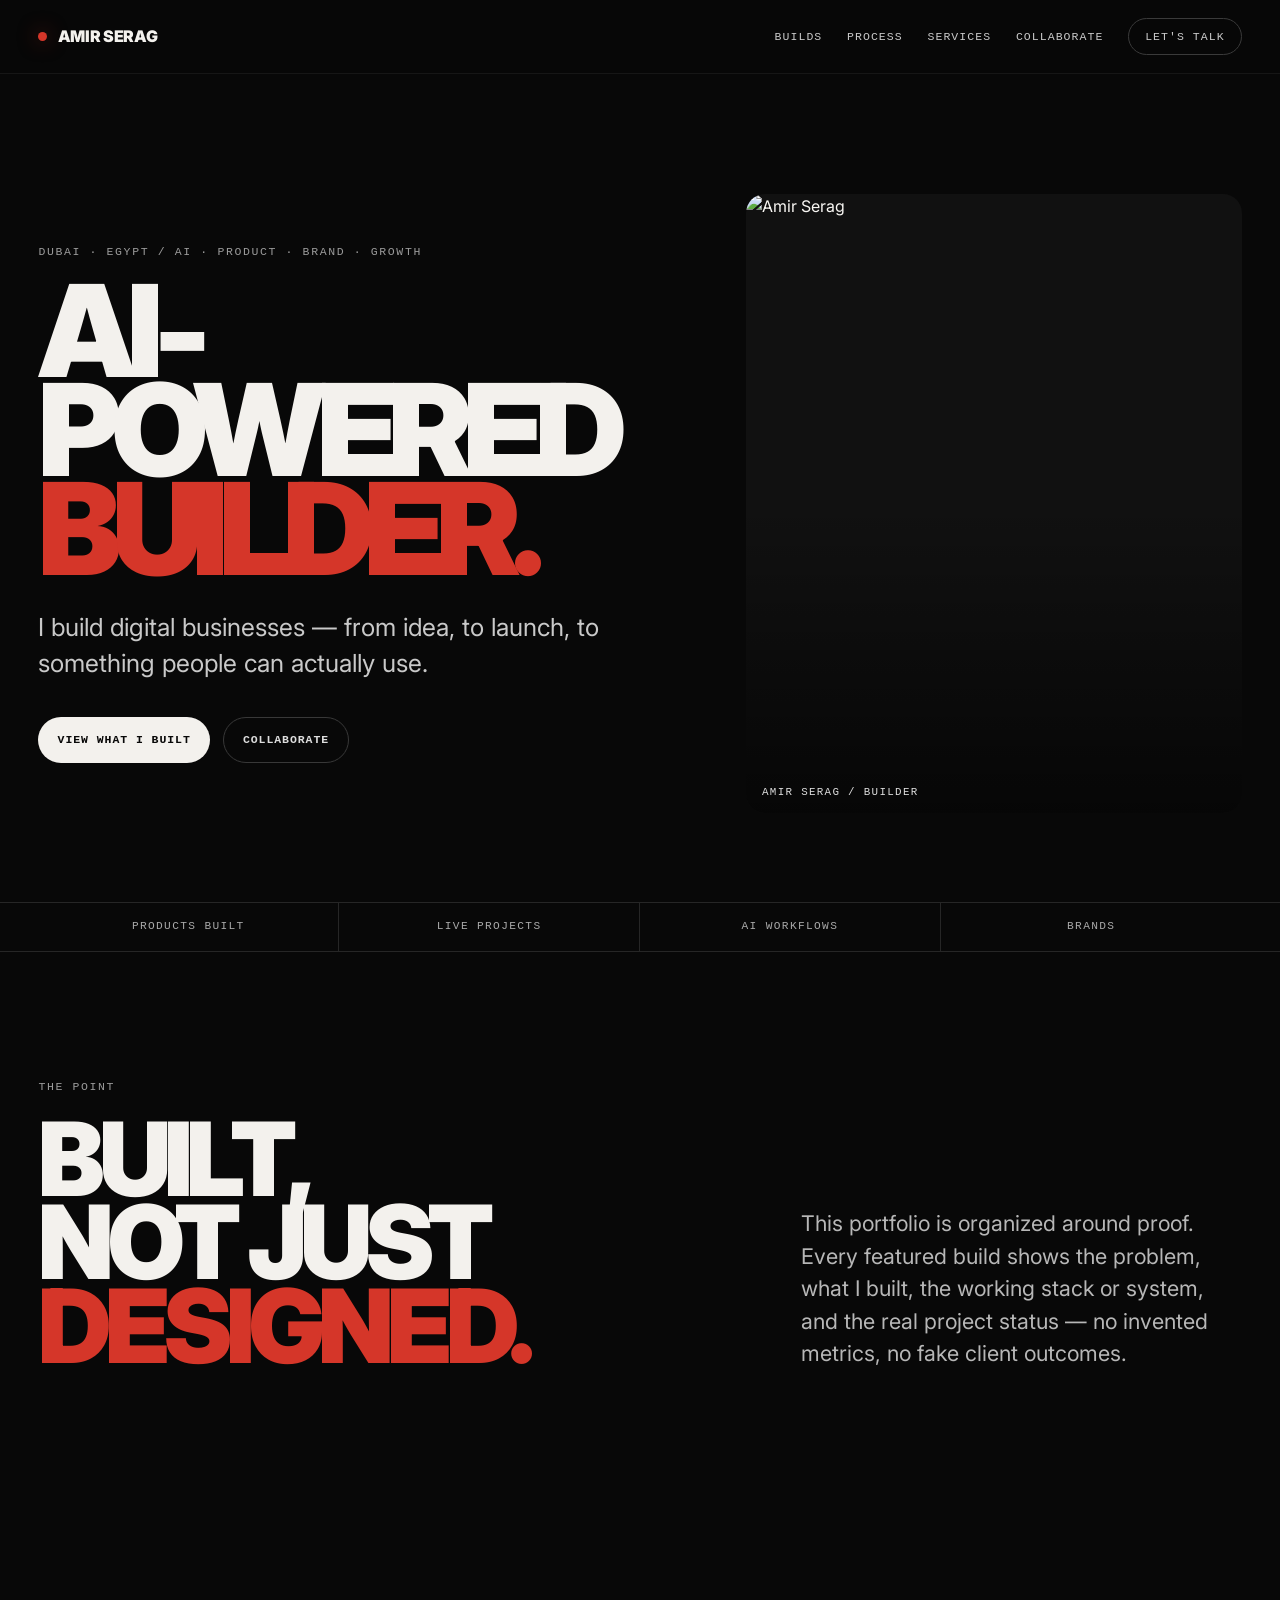
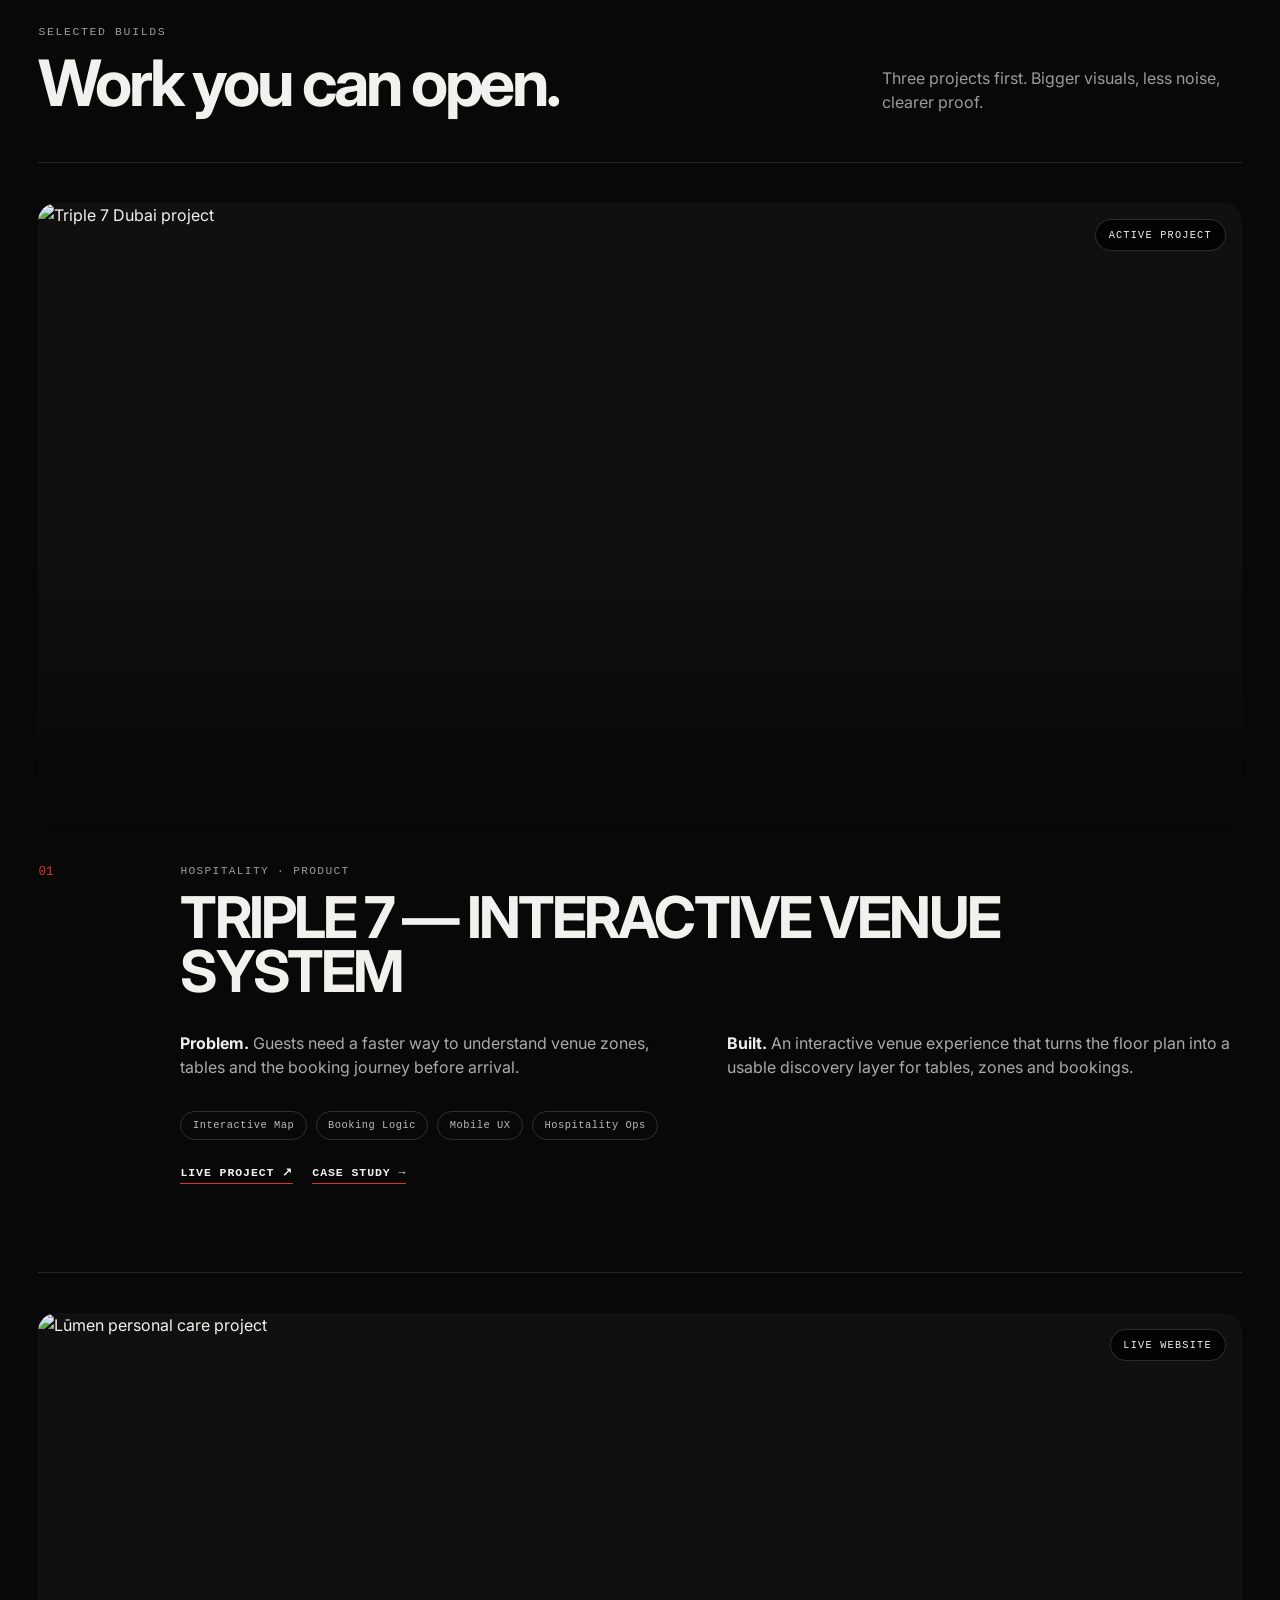
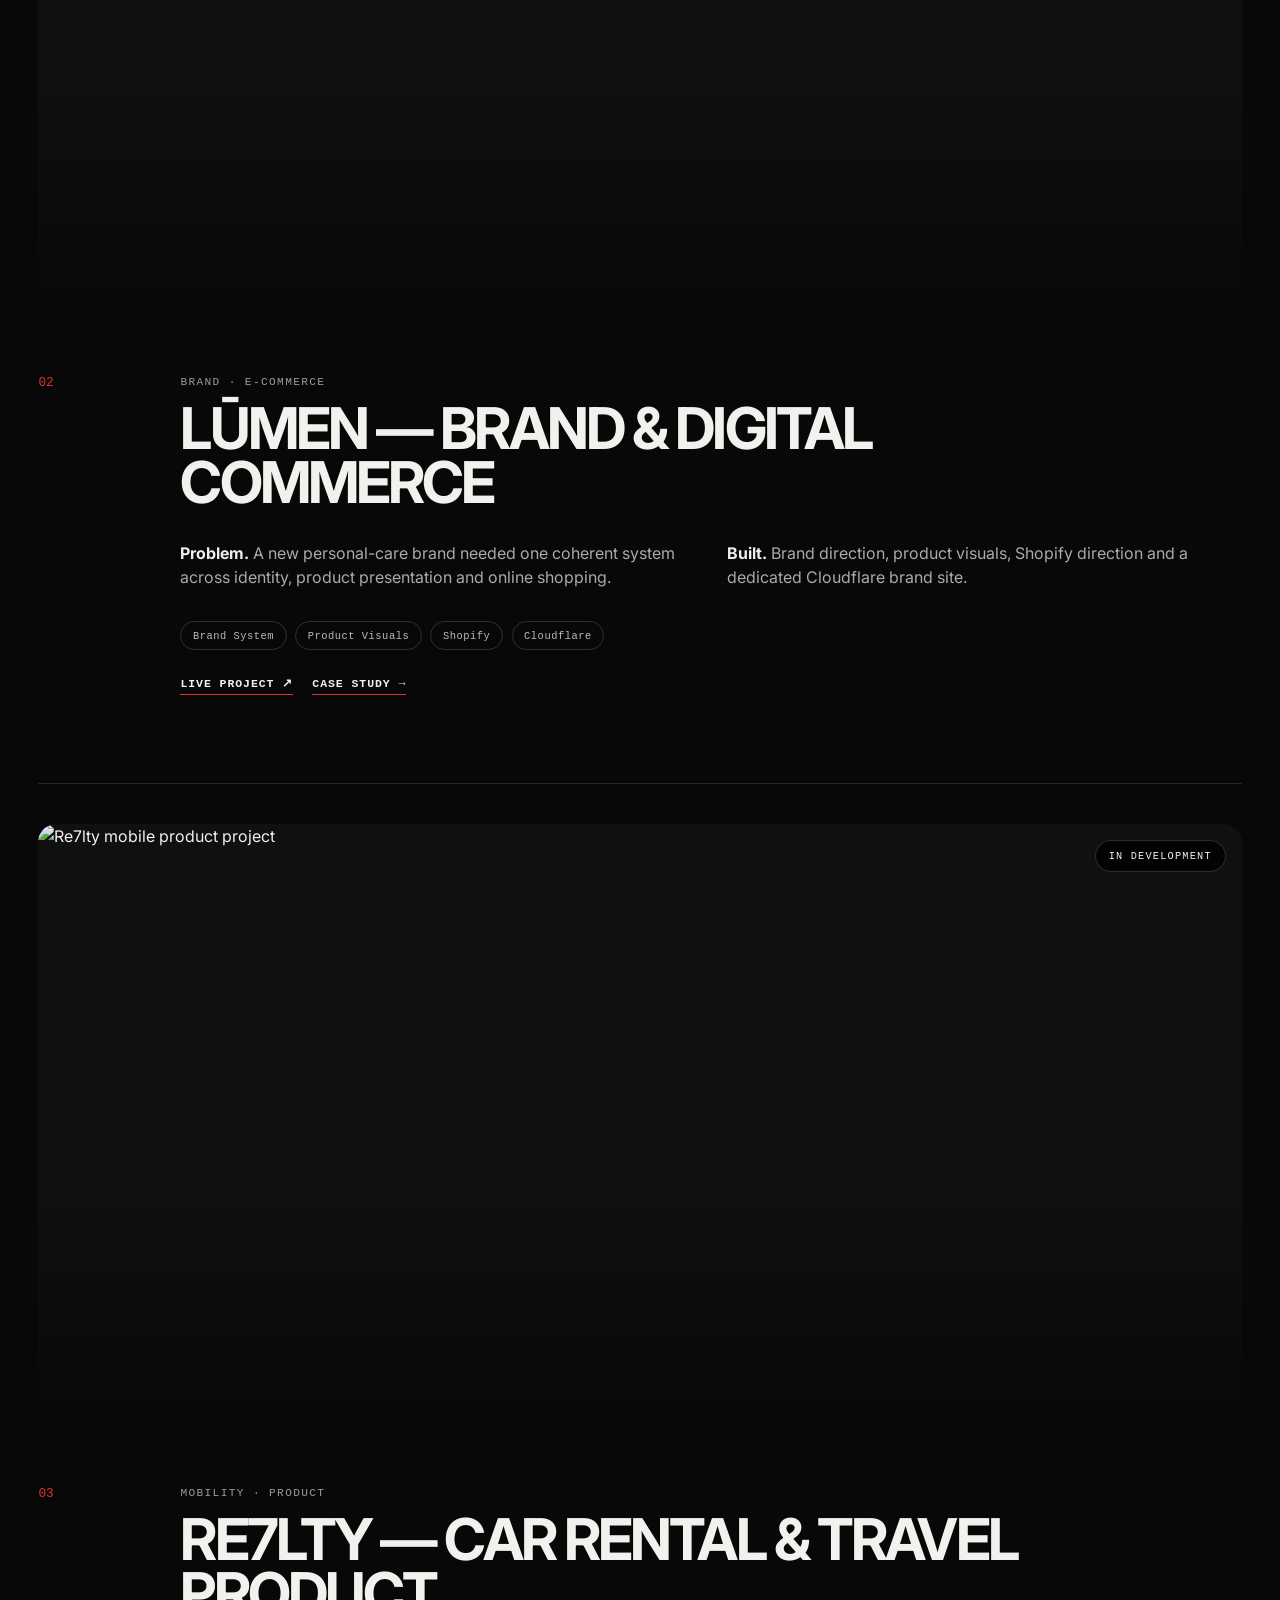
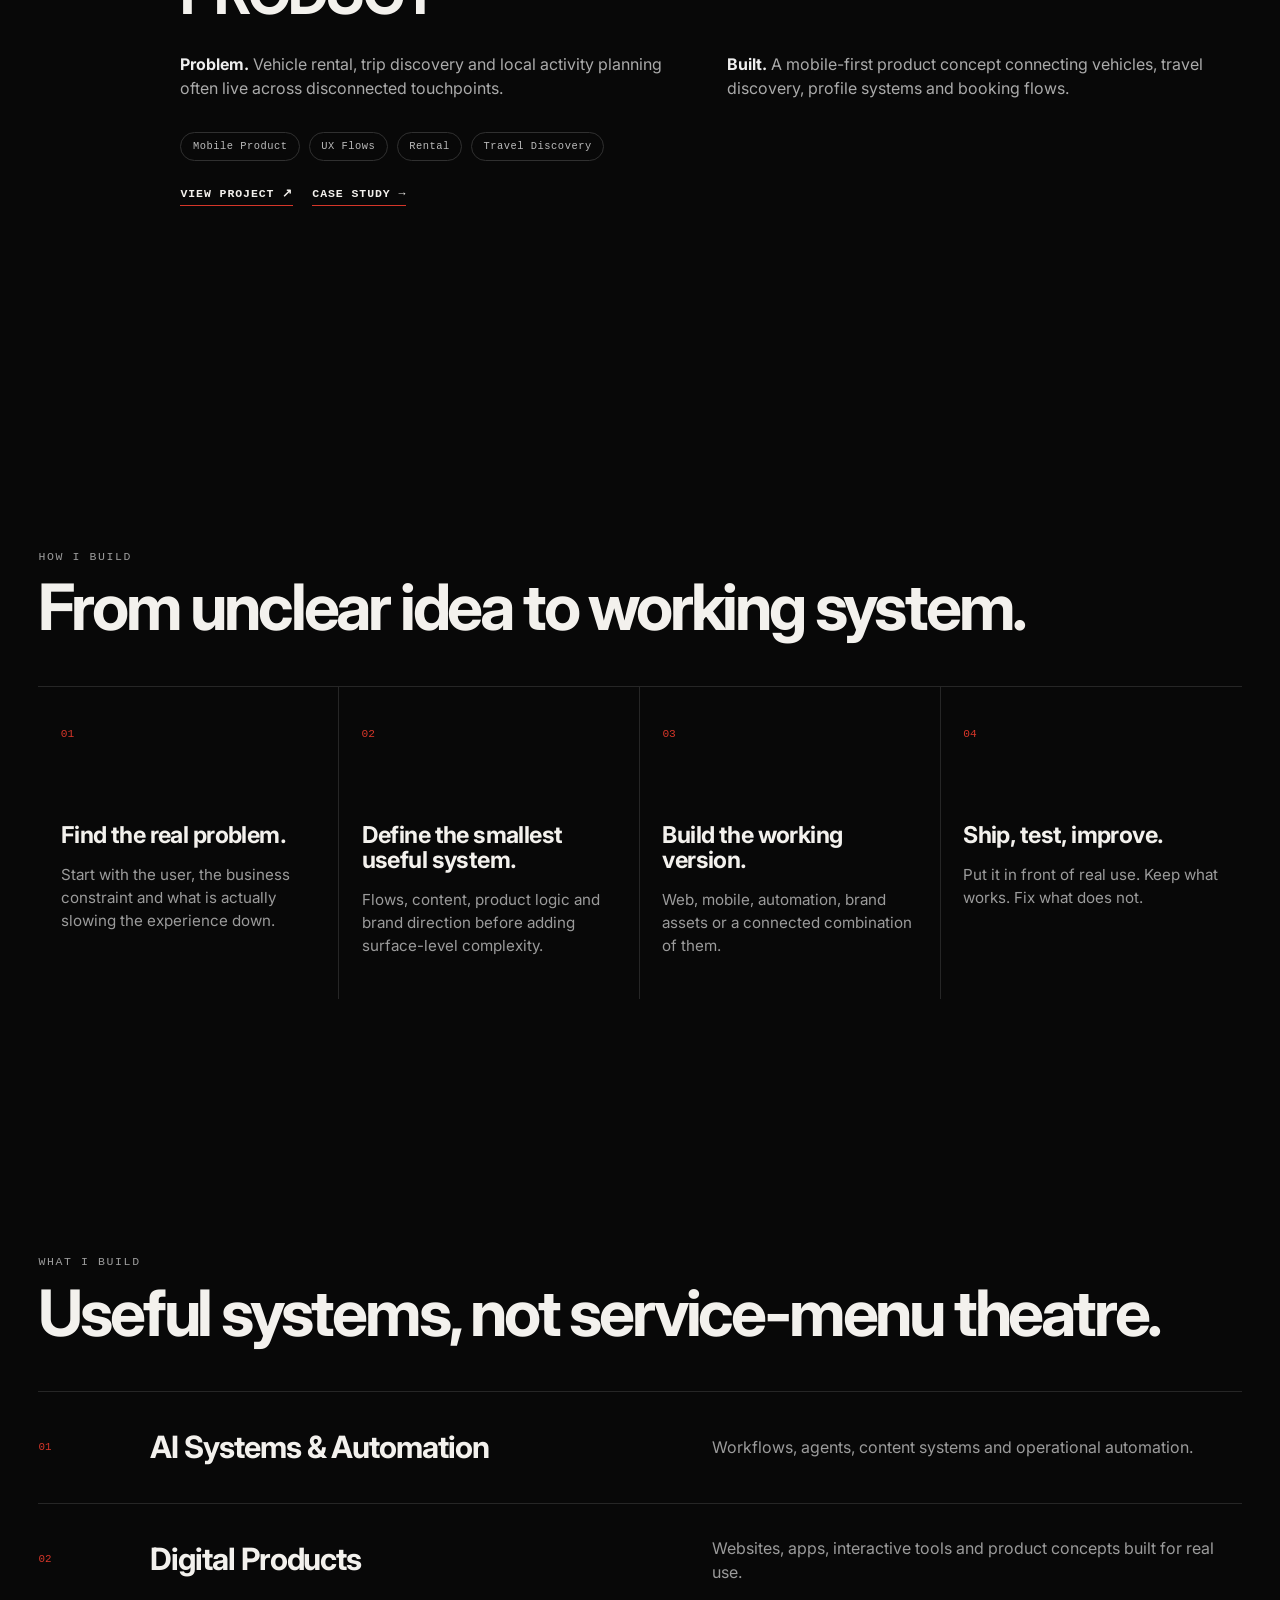
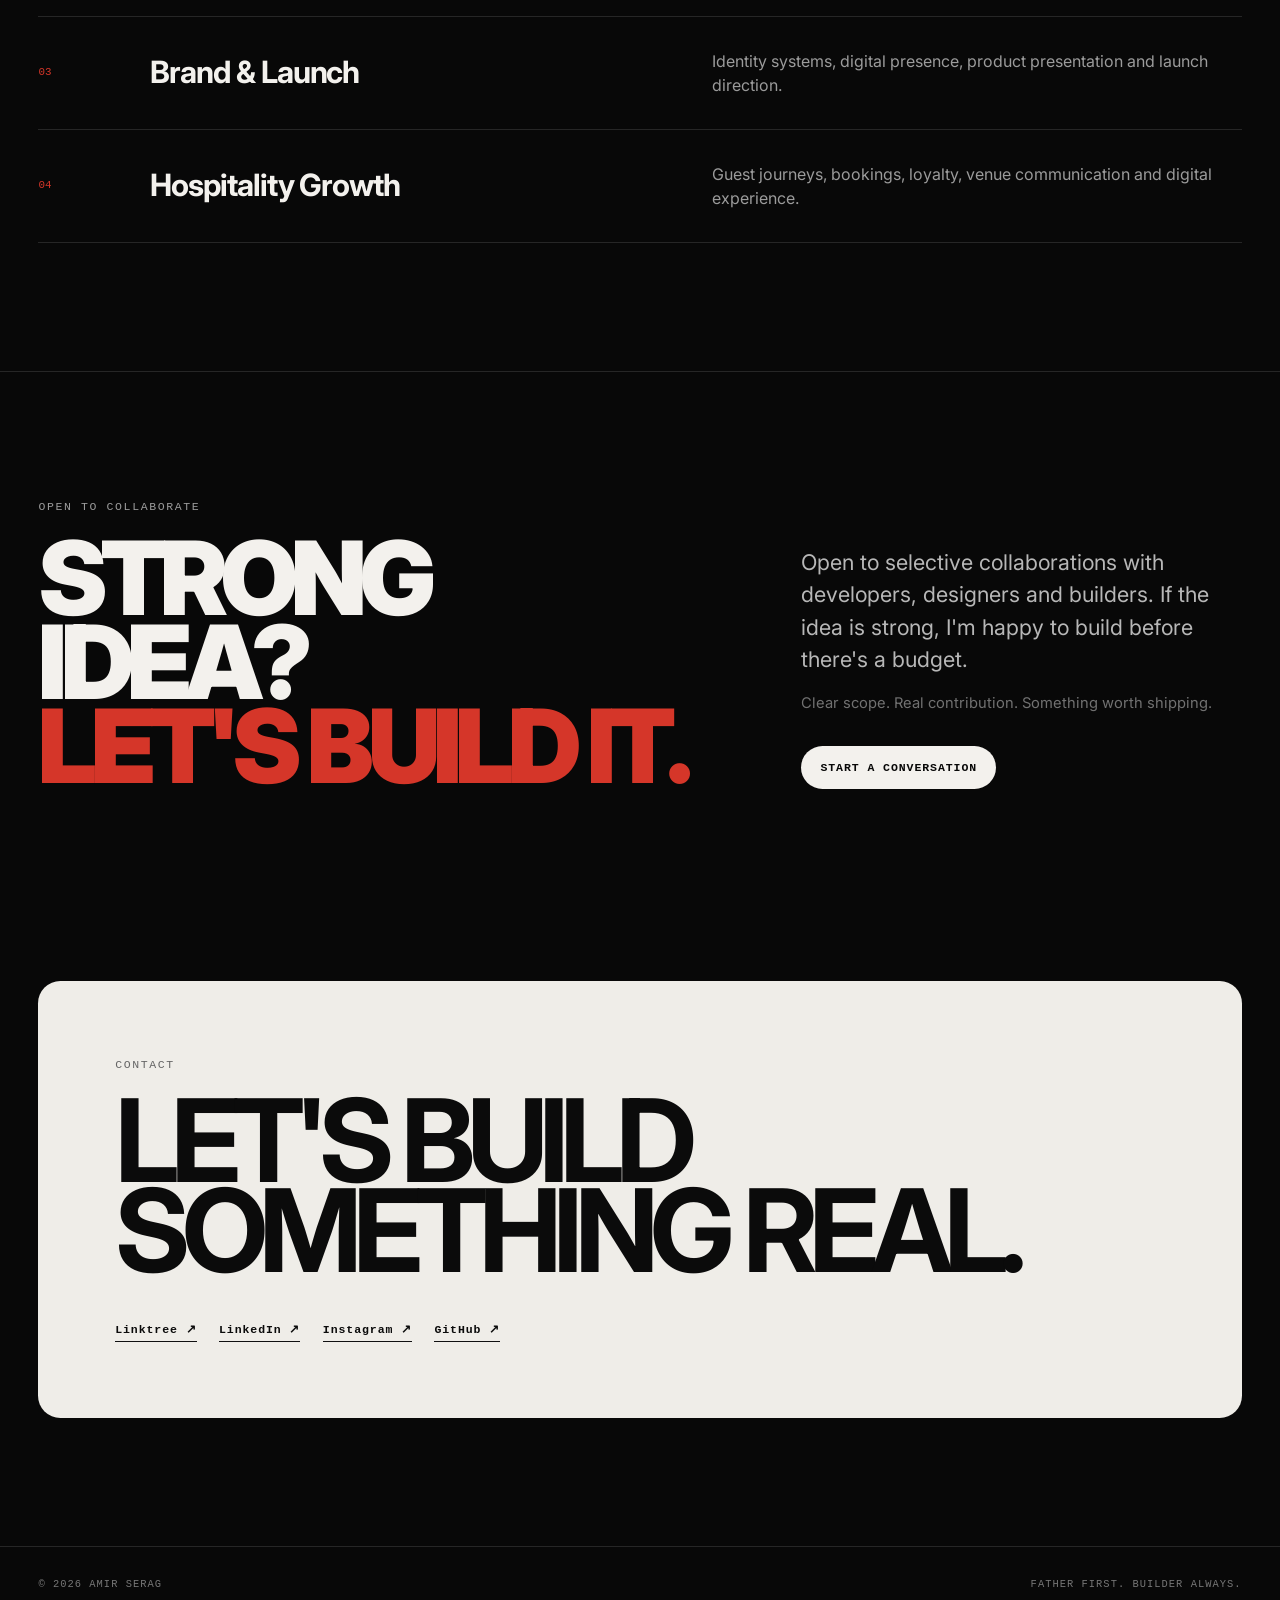
==== commit a3bea6f0: "fix: use verified links and project image" ====
--- a/index.html
+++ b/index.html
@@ -72,7 +72,7 @@
 
       <article class="build-card reveal">
         <div class="build-media">
-          <img src="https://amirserag.pages.dev/assets/tiles/triple7-photo-01.jpg" alt="Triple 7 Dubai project" loading="lazy">
+          <img src="https://777triple.com/wp-content/uploads/2025/09/20250904_210023.jpg" alt="Triple 7 Dubai project" loading="lazy">
           <span class="status-pill">ACTIVE PROJECT</span>
         </div>
         <div class="build-body">
@@ -193,7 +193,7 @@
         <p class="section-kicker">Contact</p>
         <h2>LET'S BUILD<br>SOMETHING REAL.</h2>
         <div class="contact-links">
-          <a href="mailto:amiirserag@gmail.com">Email ↗</a>
+          <a href="https://linktr.ee/amirserag" target="_blank" rel="noreferrer">Linktree ↗</a>
           <a href="https://www.linkedin.com/in/amir-serag-b585458a" target="_blank" rel="noreferrer">LinkedIn ↗</a>
           <a href="https://www.instagram.com/amiirserag/" target="_blank" rel="noreferrer">Instagram ↗</a>
           <a href="https://github.com/amiirserag" target="_blank" rel="noreferrer">GitHub ↗</a>
--- a/src/styles/main.css
+++ b/src/styles/main.css
@@ -1,509 +1,151 @@
-:root {
-    --bg-color: #0a0a0a;
-    --bg-alt: #121212;
-    --text-main: #f5f5f5;
-    --text-muted: #a0a0a0;
-    --accent: #8b0000; /* Deeper, more cinematic Blood Red */
-    --silver: #c0c0c0;
-    --charcoal: #111111;
-    --easing-kinetic: cubic-bezier(0.86, 0, 0.31, 1);
-    --easing-smooth: cubic-bezier(0.16, 1, 0.3, 1);
+:root{
+  --bg:#080808;
+  --panel:#101010;
+  --panel-2:#151515;
+  --text:#f3f1ed;
+  --muted:#9b9b9b;
+  --line:#262626;
+  --accent:#9f1f18;
+  --accent-bright:#d53629;
+  --max:1280px;
+  --mono:'JetBrains Mono',monospace;
+  --sans:'Inter',sans-serif;
 }
+*{box-sizing:border-box;margin:0;padding:0}
+html{scroll-behavior:smooth}
+body{background:var(--bg);color:var(--text);font-family:var(--sans);line-height:1.5;-webkit-font-smoothing:antialiased;overflow-x:hidden}
+a{color:inherit}
+img{display:block;max-width:100%}
+.skip-link{position:absolute;left:-9999px;top:0;background:#fff;color:#000;padding:.75rem 1rem;z-index:9999}
+.skip-link:focus{left:1rem;top:1rem}
+.site-header{position:sticky;top:0;z-index:100;display:flex;justify-content:space-between;align-items:center;padding:1.1rem clamp(1rem,3vw,3rem);background:rgba(8,8,8,.78);border-bottom:1px solid rgba(255,255,255,.06);backdrop-filter:blur(18px)}
+.brand-mark{display:flex;align-items:center;gap:.65rem;text-decoration:none;font-weight:900;letter-spacing:-.02em}
+.brand-dot{width:.55rem;height:.55rem;border-radius:99px;background:var(--accent-bright);box-shadow:0 0 20px rgba(213,54,41,.55)}
+.nav{display:flex;gap:1.55rem;align-items:center}
+.nav a{text-decoration:none;text-transform:uppercase;font:500 .72rem/1 var(--mono);letter-spacing:.09em;color:#c9c9c9;transition:.25s ease}
+.nav a:hover{color:#fff}
+.nav-cta{border:1px solid #3a3a3a;padding:.75rem 1rem;border-radius:999px}
+.hero{min-height:92vh;max-width:var(--max);margin:0 auto;padding:6rem clamp(1rem,3vw,3rem) 4rem;display:grid;grid-template-columns:1.12fr .88fr;gap:clamp(2rem,6vw,7rem);align-items:center}
+.eyebrow,.section-kicker{font:500 .72rem/1.2 var(--mono);letter-spacing:.14em;text-transform:uppercase;color:var(--muted)}
+.hero h1{font-size:clamp(4.5rem,10vw,9.6rem);letter-spacing:-.075em;line-height:.77;font-weight:900;margin:1.5rem 0 2rem}
+.hero h1 span{color:var(--accent-bright)}
+.hero-lede{max-width:670px;font-size:clamp(1.1rem,2vw,1.55rem);color:#c9c9c9;line-height:1.45}
+.hero-actions{display:flex;gap:.8rem;flex-wrap:wrap;margin-top:2.2rem}
+.button{display:inline-flex;align-items:center;justify-content:center;text-decoration:none;text-transform:uppercase;font:600 .72rem/1 var(--mono);letter-spacing:.08em;padding:1rem 1.2rem;border-radius:999px;transition:.25s ease}
+.button-primary{background:#f3f1ed;color:#080808}
+.button-primary:hover{background:var(--accent-bright);color:#fff;transform:translateY(-2px)}
+.button-ghost{border:1px solid #383838;color:#ddd}
+.button-ghost:hover{border-color:#777;background:#111}
+.hero-portrait{position:relative;overflow:hidden;border-radius:1.2rem;aspect-ratio:4/5;background:#111}
+.hero-portrait::after{content:"";position:absolute;inset:0;background:linear-gradient(180deg,transparent 50%,rgba(0,0,0,.64))}
+.hero-portrait img{width:100%;height:100%;object-fit:cover;filter:grayscale(15%) contrast(1.05)}
+.hero-portrait figcaption{position:absolute;z-index:2;left:1rem;bottom:1rem;font:500 .68rem/1 var(--mono);letter-spacing:.12em;color:#ddd}
+.proof-strip{border-block:1px solid var(--line);display:grid;grid-template-columns:repeat(4,1fr);max-width:100%;padding:0 clamp(1rem,3vw,3rem)}
+.proof-strip span{padding:1.15rem 1rem;border-right:1px solid var(--line);text-align:center;font:500 .7rem/1 var(--mono);letter-spacing:.12em;color:#a9a9a9}
+.proof-strip span:last-child{border-right:0}
+.section-shell{max-width:var(--max);margin:0 auto;padding:8rem clamp(1rem,3vw,3rem)}
+.manifesto-grid,.collaboration-grid{display:grid;grid-template-columns:1.2fr .8fr;gap:clamp(2rem,8vw,8rem);align-items:end;margin-top:1.5rem}
+.manifesto h2,.collaboration h2{font-size:clamp(3.6rem,8vw,8rem);line-height:.82;letter-spacing:-.065em;font-weight:900}
+.manifesto h2 span,.collaboration h2 span{color:var(--accent-bright)}
+.manifesto-grid>p,.collaboration-grid>div>p{font-size:clamp(1.05rem,1.8vw,1.35rem);color:#b7b7b7;max-width:560px}
+.section-heading{display:flex;justify-content:space-between;align-items:end;gap:2rem;margin-bottom:3rem}
+.section-heading h2{font-size:clamp(2.5rem,5vw,5rem);line-height:.95;letter-spacing:-.05em;margin-top:.85rem}
+.section-intro{max-width:360px;color:var(--muted)}
+.build-card{border-top:1px solid var(--line);padding:2.5rem 0 5.5rem}
+.build-media{position:relative;overflow:hidden;border-radius:1.15rem;aspect-ratio:16/8.4;background:#101010}
+.build-media::after{content:"";position:absolute;inset:0;background:linear-gradient(180deg,transparent 55%,rgba(0,0,0,.55));pointer-events:none}
+.build-media img{width:100%;height:100%;object-fit:cover;transition:transform .8s cubic-bezier(.16,1,.3,1)}
+.build-card:hover .build-media img{transform:scale(1.018)}
+.status-pill{position:absolute;z-index:2;top:1rem;right:1rem;background:rgba(0,0,0,.78);border:1px solid rgba(255,255,255,.16);backdrop-filter:blur(12px);padding:.62rem .8rem;border-radius:999px;font:500 .64rem/1 var(--mono);letter-spacing:.12em}
+.build-body{display:grid;grid-template-columns:110px 1fr;gap:2rem;padding-top:2rem}
+.build-index{font:500 .8rem/1 var(--mono);color:var(--accent-bright)}
+.build-type{font:500 .7rem/1 var(--mono);letter-spacing:.12em;text-transform:uppercase;color:var(--muted);margin-bottom:.8rem}
+.build-copy h3{font-size:clamp(2rem,4.5vw,4.6rem);line-height:.94;letter-spacing:-.05em;max-width:1000px}
+.proof-lines{display:grid;grid-template-columns:1fr 1fr;gap:2rem;margin:2rem 0;color:#aaa}
+.proof-lines strong{color:#eee}
+.stack-row{display:flex;gap:.55rem;flex-wrap:wrap;margin-bottom:1.7rem}
+.stack-row span{border:1px solid #303030;border-radius:999px;padding:.52rem .72rem;font:500 .65rem/1 var(--mono);letter-spacing:.05em;color:#bbb}
+.build-actions{display:flex;gap:1.2rem;flex-wrap:wrap}
+.text-link{font:600 .72rem/1 var(--mono);letter-spacing:.08em;text-decoration:none;border-bottom:1px solid var(--accent-bright);padding-bottom:.32rem}
+.process-grid{display:grid;grid-template-columns:repeat(4,1fr);border-top:1px solid var(--line)}
+.process-card{padding:2rem 1.4rem 2.6rem;border-right:1px solid var(--line);min-height:310px}
+.process-card:last-child{border-right:0}
+.process-card span{font:500 .7rem/1 var(--mono);color:var(--accent-bright)}
+.process-card h3{font-size:1.45rem;line-height:1.08;margin:5rem 0 1rem;letter-spacing:-.025em}
+.process-card p{color:var(--muted);font-size:.95rem}
+.service-list{border-top:1px solid var(--line)}
+.service-row{display:grid;grid-template-columns:80px 1fr 1fr;gap:2rem;align-items:center;padding:2rem 0;border-bottom:1px solid var(--line)}
+.service-row>span{font:500 .68rem/1 var(--mono);color:var(--accent-bright)}
+.service-row h3{font-size:clamp(1.4rem,2.4vw,2.2rem);letter-spacing:-.035em}
+.service-row p{color:var(--muted);max-width:520px}
+.collaboration{border-top:1px solid var(--line)}
+.collaboration .muted{font-size:.92rem;color:#717171;margin:1rem 0 2rem}
+.contact{padding-top:4rem}
+.contact-panel{background:#efede8;color:#0b0b0b;border-radius:1.4rem;padding:clamp(2rem,6vw,5.5rem)}
+.contact-panel .section-kicker{color:#656565}
+.contact-panel h2{font-size:clamp(4rem,9vw,9rem);line-height:.78;letter-spacing:-.075em;margin:1.5rem 0 3rem}
+.contact-links{display:flex;gap:1.4rem;flex-wrap:wrap}
+.contact-links a{font:600 .72rem/1 var(--mono);letter-spacing:.08em;text-decoration:none;border-bottom:1px solid #111;padding-bottom:.35rem}
+.footer{display:flex;justify-content:space-between;gap:1rem;padding:2rem clamp(1rem,3vw,3rem);border-top:1px solid var(--line);font:500 .65rem/1 var(--mono);letter-spacing:.1em;color:#777}
+.reveal{opacity:0;transform:translateY(24px);transition:opacity .8s ease,transform .8s cubic-bezier(.16,1,.3,1)}
+.reveal.visible{opacity:1;transform:none}
 
-[dir="rtl"] {
-    --text-align: right;
-    --text-align-left: left;
+/* Case study */
+.case-hero{max-width:var(--max);margin:0 auto;padding:8rem clamp(1rem,3vw,3rem) 4rem}
+.case-back{display:inline-block;margin-bottom:4rem;font:500 .68rem/1 var(--mono);letter-spacing:.1em;text-decoration:none;color:var(--muted)}
+.case-hero h1{font-size:clamp(4rem,9vw,9rem);line-height:.8;letter-spacing:-.075em;max-width:1100px}
+.case-summary{display:grid;grid-template-columns:1fr 1fr;gap:4rem;margin-top:3rem;padding-top:2rem;border-top:1px solid var(--line)}
+.case-summary p{color:#aaa;font-size:1.1rem}
+.case-meta{display:flex;gap:.55rem;flex-wrap:wrap}
+.case-media{max-width:var(--max);margin:0 auto;padding:0 clamp(1rem,3vw,3rem)}
+.case-media-grid{display:grid;grid-template-columns:repeat(2,1fr);gap:1rem}
+.case-media figure{overflow:hidden;border-radius:1rem;background:#111}
+.case-media img{width:100%;height:100%;object-fit:cover;aspect-ratio:16/10}
+.case-note{font:400 .72rem/1.5 var(--mono);color:#6f6f6f;margin-top:1rem}
+.case-sections{max-width:var(--max);margin:0 auto;padding:6rem clamp(1rem,3vw,3rem) 9rem}
+.case-section{display:grid;grid-template-columns:110px 1fr;border-top:1px solid var(--line);padding:2.5rem 0 4rem}
+.case-section>span{font:500 .72rem/1 var(--mono);color:var(--accent-bright)}
+.case-section h2{font-size:clamp(2.2rem,4.5vw,4.5rem);line-height:.95;letter-spacing:-.05em;margin-bottom:1.2rem}
+.case-section p{color:#aaa;max-width:780px;font-size:1.05rem}
+.case-cta{margin-top:2rem}
+
+@media(max-width:900px){
+  .nav a:not(.nav-cta){display:none}
+  .hero{grid-template-columns:1fr;padding-top:4rem}
+  .hero-portrait{max-height:62vh}
+  .manifesto-grid,.collaboration-grid,.case-summary{grid-template-columns:1fr}
+  .proof-lines{grid-template-columns:1fr}
+  .process-grid{grid-template-columns:1fr 1fr}
+  .process-card:nth-child(2){border-right:0}
+  .service-row{grid-template-columns:50px 1fr}
+  .service-row p{grid-column:2}
+  .build-body,.case-section{grid-template-columns:50px 1fr}
 }
-
-* {
-    margin: 0;
-    padding: 0;
-    box-sizing: border-box;
+@media(max-width:600px){
+  .site-header{padding:.9rem 1rem}
+  .brand-mark{font-size:.88rem}
+  .hero{min-height:auto;padding-top:5rem}
+  .hero h1{font-size:clamp(4rem,20vw,6rem)}
+  .proof-strip{grid-template-columns:1fr 1fr}
+  .proof-strip span:nth-child(2){border-right:0}
+  .proof-strip span:nth-child(-n+2){border-bottom:1px solid var(--line)}
+  .section-shell{padding-top:6rem;padding-bottom:6rem}
+  .section-heading{align-items:flex-start;flex-direction:column}
+  .build-body{grid-template-columns:1fr}
+  .build-index{margin-bottom:-.5rem}
+  .build-copy h3{font-size:2.2rem}
+  .build-media{aspect-ratio:4/3}
+  .process-grid{grid-template-columns:1fr}
+  .process-card{border-right:0;border-bottom:1px solid var(--line);min-height:240px}
+  .process-card h3{margin-top:3rem}
+  .service-row{grid-template-columns:1fr}
+  .service-row p{grid-column:auto}
+  .contact-panel h2{font-size:clamp(3.5rem,18vw,5.5rem)}
+  .footer{flex-direction:column;line-height:1.4}
+  .case-media-grid{grid-template-columns:1fr}
+  .case-section{grid-template-columns:1fr}
 }
-
-body {
-    background-color: var(--bg-color);
-    color: var(--text-main);
-    font-family: 'Inter', 'Noto Sans Arabic', sans-serif;
-    line-height: 1.6;
-    overflow-x: hidden;
-    -webkit-font-smoothing: antialiased;
-}
-
-html {
-    scroll-behavior: smooth;
-}
-
-.container {
-    max-width: 1200px;
-    margin: 0 auto;
-    padding: 0 2rem;
-}
-
-/* Navbar */
-.navbar {
-    position: fixed;
-    top: 0;
-    width: 100%;
-    display: flex;
-    justify-content: space-between;
-    align-items: center;
-    padding: 1.5rem 2rem;
-    z-index: 1000;
-    mix-blend-mode: difference;
-}
-
-.nav-logo {
-    font-weight: 900;
-    letter-spacing: -1px;
-    font-size: 1.2rem;
-}
-
-.nav-links {
-    display: flex;
-    gap: 2rem;
-    align-items: center;
-}
-
-.nav-item {
-    color: var(--text-main);
-    text-decoration: none;
-    font-size: 0.9rem;
-    text-transform: uppercase;
-    letter-spacing: 1px;
-    transition: var(--transition);
-    opacity: 0.7;
-}
-
-.nav-item:hover {
-    opacity: 1;
-    color: var(--accent);
-}
-
-.lang-btn {
-    background: transparent;
-    border: 1px solid var(--text-main);
-    color: var(--text-main);
-    padding: 0.3rem 0.8rem;
-    cursor: pointer;
-    font-family: inherit;
-    transition: var(--transition);
-}
-
-.lang-btn:hover {
-    background: var(--text-main);
-    color: var(--bg-color);
-}
-
-/* Hero Section */
-.hero {
-    height: 100vh;
-    display: flex;
-    align-items: center;
-    justify-content: center;
-    padding: 0 2rem;
-}
-
-.hero-container {
-    display: grid;
-    grid-template-columns: 1fr 1fr;
-    align-items: center;
-    gap: 4rem;
-    max-width: 1400px;
-    width: 100%;
-}
-
-.hero-text h1 {
-    font-size: clamp(3.5rem, 9vw, 7rem);
-    font-weight: 900;
-    line-height: 0.85;
-    margin-bottom: 2rem;
-    letter-spacing: -6px;
-    text-transform: uppercase;
-    overflow: hidden;
-}
-
-.hero-text h1 .kinetic-wrap {
-    display: block;
-    overflow: hidden;
-}
-
-.hero-text h1 .kinetic-text {
-    display: block;
-    transition: transform 1.2s var(--easing-kinetic);
-    transform: translateY(100%);
-}
-
-.hero-text h1.visible .kinetic-text {
-    transform: translateY(0);
-}
-
-.brand-statement {
-    font-size: clamp(1.3rem, 3.5vw, 2rem);
-    font-weight: 300;
-    margin-bottom: 3.5rem;
-    color: var(--text-muted);
-    line-height: 1.4;
-}
-
-.highlight {
-    color: var(--text-main);
-    font-weight: 700;
-}
-
-.sub-statement {
-    display: block;
-    margin-top: 1rem;
-    font-size: 1rem;
-    opacity: 0.6;
-}
-
-.hero-cta {
-    display: flex;
-    gap: 1rem;
-}
-
-.btn {
-    padding: 1rem 2rem;
-    text-decoration: none;
-    font-weight: 700;
-    text-transform: uppercase;
-    font-size: 0.8rem;
-    letter-spacing: 1px;
-    transition: var(--transition);
-}
-
-.btn-primary {
-    background: var(--text-main);
-    color: var(--bg-color);
-}
-
-.btn-primary:hover {
-    background: var(--accent);
-    color: white;
-}
-
-.btn-secondary {
-    border: 1px solid var(--text-main);
-    color: var(--text-main);
-}
-
-.btn-secondary:hover {
-    background: rgba(255,255,255,0.1);
-}
-
-.hero-portrait {
-    position: relative;
-    width: 100%;
-    aspect-ratio: 4/5;
-    overflow: hidden;
-    border-radius: 4px;
-}
-
-.main-portrait {
-    width: 100%;
-    height: 100%;
-    object-fit: cover;
-    filter: grayscale(30%) contrast(1.1);
-    transition: var(--transition);
-}
-
-.main-portrait:hover {
-    filter: grayscale(0%);
-    transform: scale(1.02);
-}
-
-/* Sections Common */
-section {
-    padding: 10rem 0;
-}
-
-.section-title {
-    font-size: clamp(2.5rem, 6vw, 4rem);
-    font-weight: 900;
-    margin-bottom: 4rem;
-    letter-spacing: -2px;
-    text-transform: uppercase;
-}
-
-/* About */
-.about-grid {
-    display: grid;
-    grid-template-columns: 2fr 1fr;
-    gap: 2rem;
-}
-
-.about-text {
-    font-size: clamp(1.5rem, 4vw, 2.5rem);
-    font-weight: 300;
-    line-height: 1.2;
-}
-
-.text-accent {
-    color: var(--accent);
-    font-weight: 700;
-}
-
-.about-location {
-    font-size: 1.2rem;
-    color: var(--text-muted);
-    align-self: end;
-}
-
-/* Work */
-.work-grid {
-    display: grid;
-    grid-template-columns: repeat(2, 1fr);
-    gap: 3rem;
-    margin-bottom: 8rem;
-}
-
-.work-item {
-    cursor: pointer;
-    transition: var(--transition);
-    position: relative;
-    overflow: hidden;
-}
-
-.work-item::after {
-    content: '';
-    position: absolute;
-    top: 0;
-    left: 0;
-    width: 100%;
-    height: 100%;
-    background: radial-gradient(circle at center, rgba(139,0,0,0.05) 0%, transparent 70%);
-    opacity: 0;
-    transition: var(--transition);
-    pointer-events: none;
-}
-
-.work-item:hover::after {
-    opacity: 1;
-}
-
-.work-image {
-    background: var(--charcoal);
-    aspect-ratio: 16/10;
-    overflow: hidden;
-    margin-bottom: 1.5rem;
-}
-
-.work-image img {
-    width: 100%;
-    height: 100%;
-    object-fit: cover;
-    transition: var(--transition);
-}
-
-.work-item:hover .work-image img {
-    transform: scale(1.05);
-}
-
-.work-category {
-    font-size: 0.8rem;
-    text-transform: uppercase;
-    color: var(--text-muted);
-    display: block;
-    margin-bottom: 0.5rem;
-}
-
-.work-info h3 {
-    font-size: 1.8rem;
-    margin-bottom: 1rem;
-}
-
-.work-info p {
-    color: var(--text-muted);
-    margin-bottom: 1.5rem;
-}
-
-.work-link {
-    color: var(--text-main);
-    text-decoration: none;
-    font-weight: 700;
-    font-size: 0.9rem;
-    border-bottom: 2px solid var(--accent);
-}
-
-.section-subtitle {
-    font-size: 2rem;
-    margin-bottom: 3rem;
-    font-weight: 900;
-}
-
-.other-projects-grid {
-    display: grid;
-    grid-template-columns: repeat(auto-fit, minmax(300px, 1fr));
-    gap: 2rem;
-}
-
-.other-item {
-    background: var(--bg-alt);
-    padding: 2rem;
-    border: 1px solid var(--charcoal);
-    transition: var(--transition);
-}
-
-.other-item:hover {
-    border-color: var(--accent);
-}
-
-.deliverables-list {
-    list-style: none;
-    margin: 1rem 0;
-    color: var(--text-muted);
-    font-size: 0.9rem;
-}
-
-.deliverables-list li::before {
-    content: "— ";
-    color: var(--accent);
-}
-
-.status-tag {
-    font-size: 0.7rem;
-    background: var(--accent);
-    color: white;
-    padding: 2px 6px;
-    border-radius: 2px;
-    margin-left: 8px;
-    vertical-align: middle;
-}
-
-/* Services */
-.services-grid {
-    display: grid;
-    grid-template-columns: repeat(auto-fit, minmax(250px, 1fr));
-    gap: 2rem;
-}
-
-.service-card {
-    padding: 3rem 2rem;
-    background: var(--bg-alt);
-    border-top: 4px solid var(--charcoal);
-    transition: var(--transition);
-    opacity: 0;
-    transform: translateY(30px);
-}
-
-.service-card.visible {
-    opacity: 1;
-    transform: translateY(0);
-}
-
-.service-card:hover {
-    border-top-color: var(--accent);
-    background: var(--charcoal);
-}
-
-.service-num {
-    font-size: 3rem;
-    font-weight: 900;
-    color: rgba(255,255,255,0.05);
-    margin-bottom: 1rem;
-}
-
-.service-card h3 {
-    font-size: 1.5rem;
-    margin-bottom: 1rem;
-}
-
-.service-card p {
-    color: var(--text-muted);
-}
-
-/* Contact */
-.contact {
-    text-align: center;
-}
-
-.contact-title {
-    font-size: clamp(3rem, 10vw, 8rem);
-    line-height: 0.9;
-    margin-bottom: 4rem;
-}
-
-.contact-links {
-    display: flex;
-    justify-content: center;
-    gap: 2rem;
-    flex-wrap: wrap;
-}
-
-.social-link {
-    color: var(--text-main);
-    text-decoration: none;
-    font-size: 1.2rem;
-    font-weight: 700;
-    transition: var(--transition);
-}
-
-.social-link:hover {
-    color: var(--accent);
-}
-
-.footer {
-    padding: 4rem 0;
-    text-align: center;
-    border-top: 1px solid var(--charcoal);
-    color: var(--text-muted);
-    font-size: 0.8rem;
-}
-
-/* Animations */
-.reveal {
-    opacity: 0;
-    transform: translateY(30px);
-    transition: opacity 0.8s ease-out, transform 0.8s cubic-bezier(0.16, 1, 0.3, 1);
-}
-
-.reveal.visible {
-    opacity: 1;
-    transform: translateY(0);
-}
-
-/* RTL Adjustments */
-[dir="rtl"] .hero-container {
-    direction: rtl;
-}
-
-[dir="rtl"] .navbar {
-    flex-direction: row-reverse;
-}
-
-[dir="rtl"] .nav-links {
-    flex-direction: row-reverse;
-}
-
-@media (max-width: 992px) {
-    .hero-container {
-        grid-template-columns: 1fr;
-        text-align: center;
-    }
-    .hero-text {
-        order: 2;
-    }
-    .hero-portrait {
-        order: 1;
-        max-width: 500px;
-        margin: 0 auto;
-    }
-    .hero-cta {
-        justify-content: center;
-    }
-    .about-grid {
-        grid-template-columns: 1fr;
-    }
-    .work-grid {
-        grid-template-columns: 1fr;
-    }
-}
-
-@media (prefers-reduced-motion: reduce) {
-    * {
-        transition: none !important;
-        animation: none !important;
-        scroll-behavior: auto !important;
-    }
+@media(prefers-reduced-motion:reduce){
+  *{scroll-behavior:auto!important;transition:none!important;animation:none!important}
+  .reveal{opacity:1;transform:none}
 }
